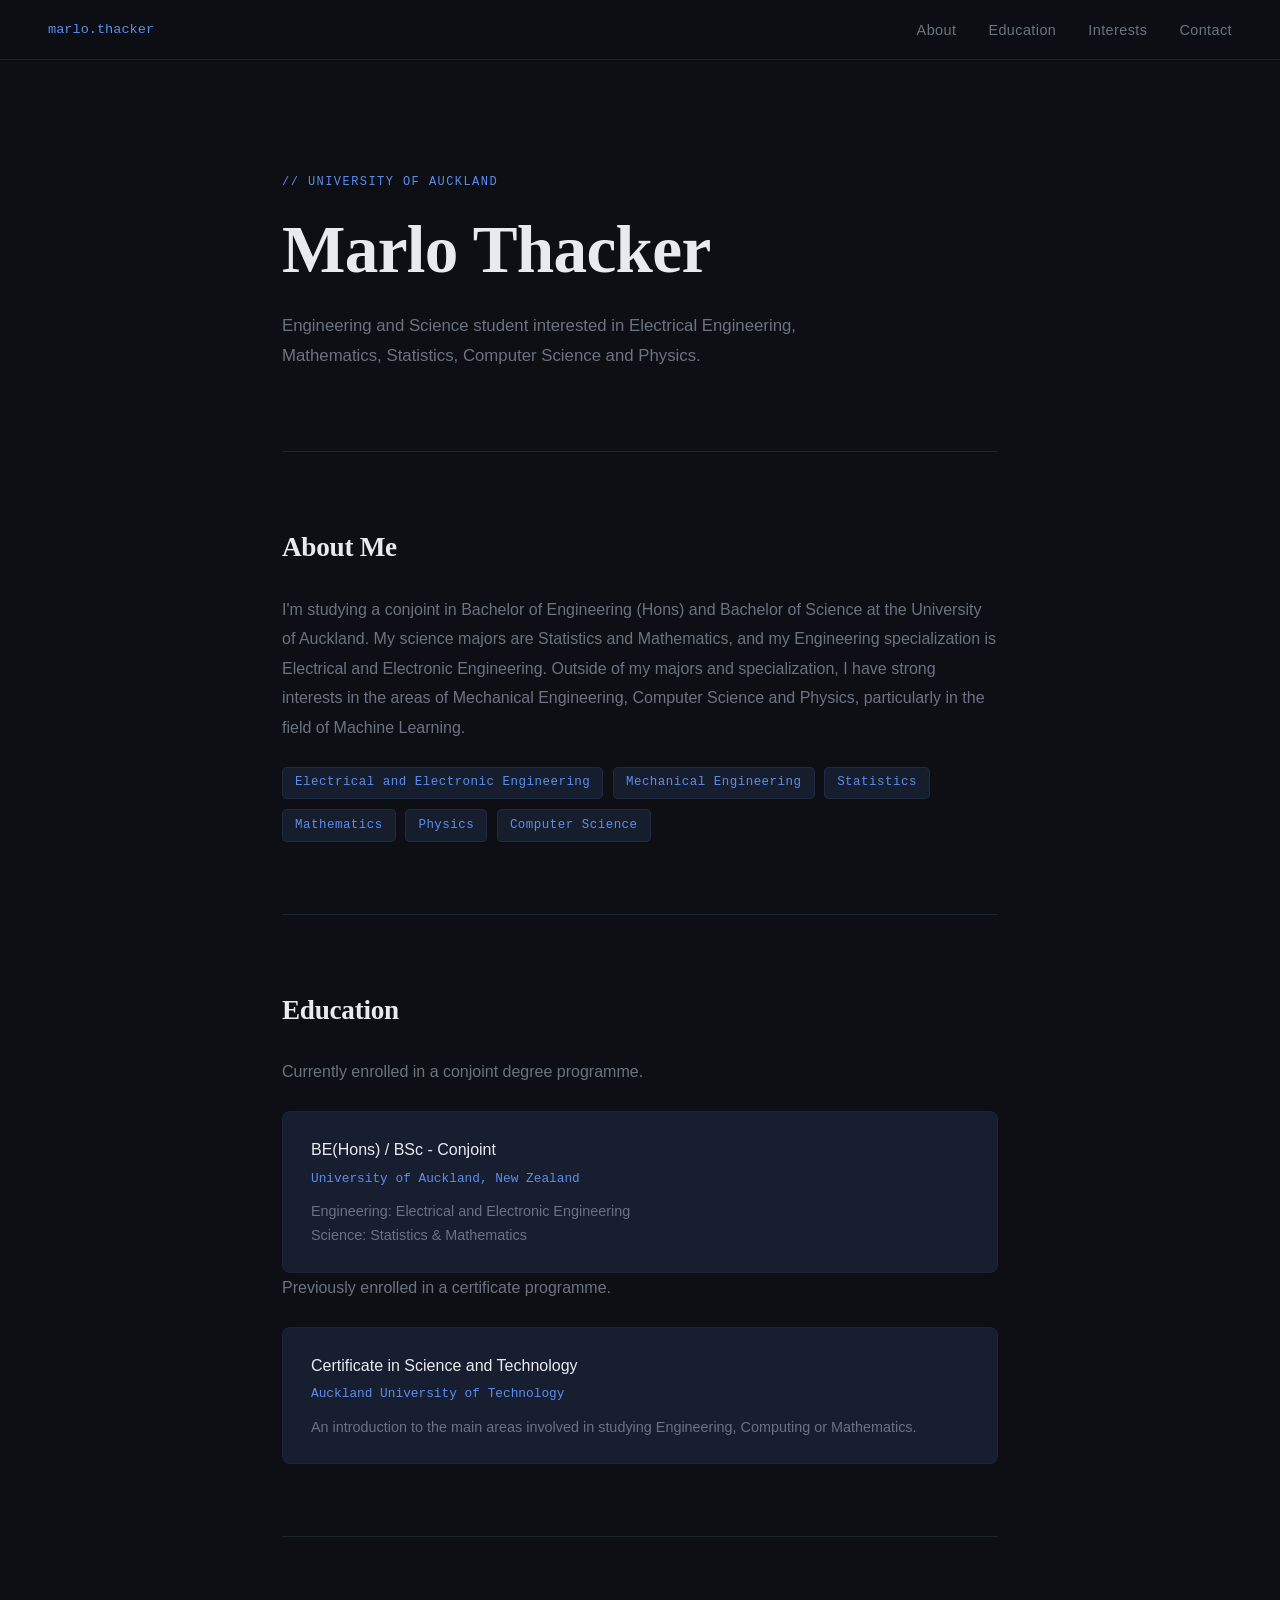
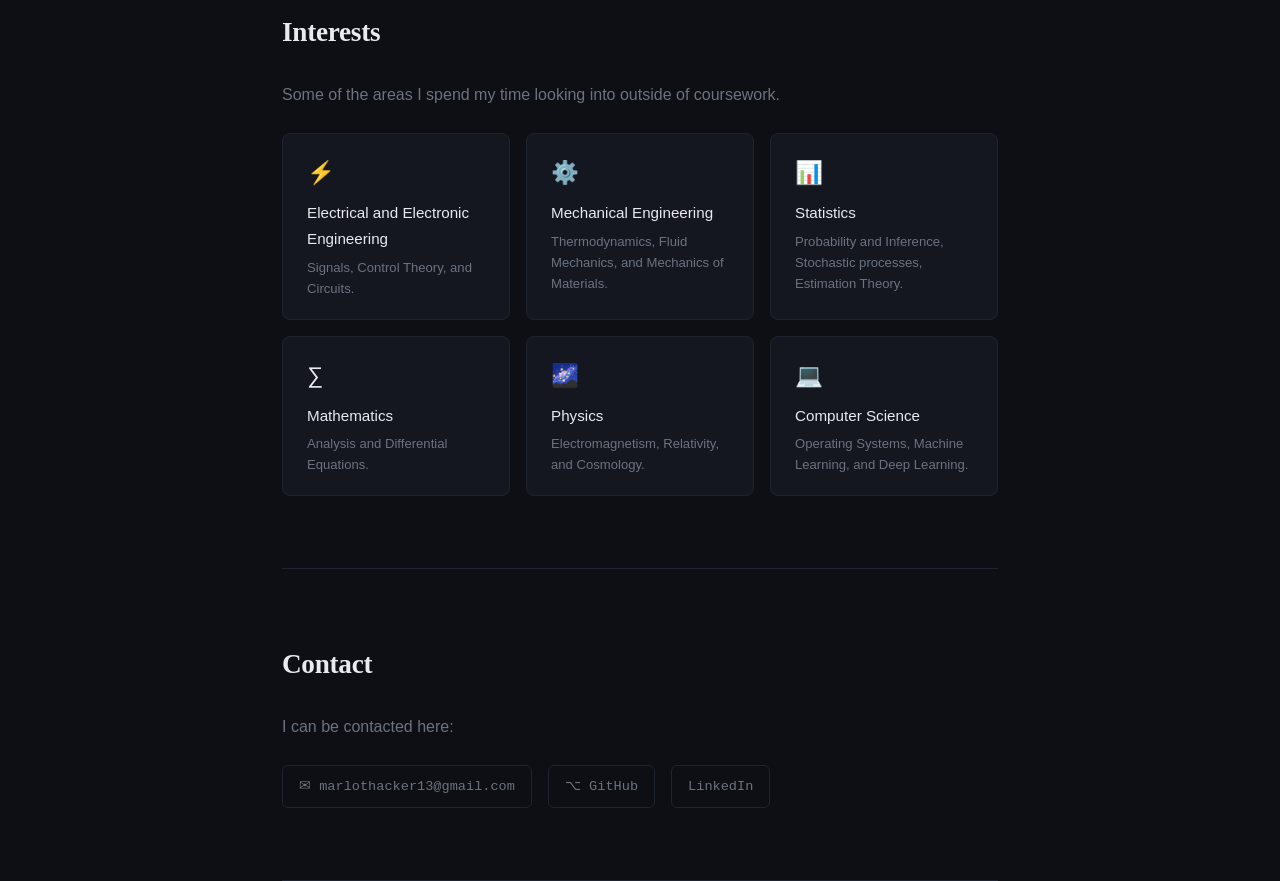
==== index.html @ d6f4e4e9 "Add: index.html" ====
<!DOCTYPE html>
<html lang="en">

<head>
  <meta charset="UTF-8" />
  <meta name="viewport" content="width=device-width, initial-scale=1.0" />
  <title>Marlo Thacker</title>
  <link rel="preconnect" href="https://fonts.googleapis.com" />
  <link rel="preconnect" href="https://fonts.gstatic.com" crossorigin />
  <link href="https://fonts.googleapis.com/css2?family=JetBrains+Mono:ital,wght@0,100..800;1,100..800&display=swap"
    rel="stylesheet" />
  <style>
    :root {
      --bg: #0d0f14;
      --surface: #14171f;
      --border: #1e2330;
      --accent: #5b8dee;
      --accent-dim: rgba(91, 141, 238, 0.12);
      --text: #e8eaf0;
      --muted: #6b7280;
      --heading-font: "DM Serif Display", serif;
      --body-font: "DM Sans", sans-serif;
      --mono-font: "DM Mono", monospace;
    }

    * {
      margin: 0;
      padding: 0;
      box-sizing: border-box;
    }

    html {
      scroll-behavior: smooth;
    }

    body {
      background: var(--bg);
      color: var(--text);
      font-family: var(--body-font);
      font-weight: 300;
      line-height: 1.7;
    }

    /* -- NAV --*/
    nav {
      position: sticky;
      top: 0;
      z-index: 100;
      display: flex;
      justify-content: space-between;
      align-items: center;
      padding: 1rem 3rem;
      background: rgba(13, 15, 20, 0.85);
      backdrop-filter: blur(12px);
      border-bottom: 1px solid var(--border);
    }

    nav .logo {
      font-family: var(--mono-font);
      font-size: 0.85rem;
      color: var(--accent);
    }

    nav ul {
      list-style: none;
      display: flex;
      gap: 2rem;
    }

    nav ul a {
      text-decoration: none;
      color: var(--muted);
      font-size: 0.9rem;
      letter-spacing: 0.03em;
      transition: color 0.2s;
    }

    nav ul a:hover {
      color: var(--text);
    }

    /* -- MAIN -- */
    main {
      max-width: 780px;
      margin: 0 auto;
      padding: 0 2rem;
    }

    /* -- HERO -- */
    .hero {
      padding: 7rem 0 5rem;
      border-bottom: 1px solid var(--border);
    }

    .hero .tag {
      font-family: var(--mono-font);
      font-size: 0.75rem;
      color: var(--accent);
      letter-spacing: 0.12em;
      text-transform: uppercase;
      margin-bottom: 1.2rem;
    }

    .hero h1 {
      font-family: var(--heading-font);
      font-size: clamp(2.8em, 6vw, 4.2rem);
      line-height: 1.1;
      letter-spacing: -0.01em;
      margin-bottom: 1.5rem;
    }

    .hero p {
      font-size: 1.05rem;
      color: var(--muted);
      max-width: 560px;
      line-height: 1.8;
    }

    /* -- SECTIONS -- */
    section {
      padding: 4.5rem 0;
      border-bottom: 1px solid var(--border);
    }

    section h2 {
      font-family: var(--heading-font);
      font-size: 1.7rem;
      margin-bottom: 1.5rem;
      letter-spacing: -0.01em;
    }

    section p {
      color: var(--muted);
      font-size: 1rem;
      line-height: 1.85;
    }

    /* -- TAGS / PILLS -- */
    .tag-group {
      display: flex;
      flex-wrap: wrap;
      gap: 0.6rem;
      margin-top: 1.5rem;
    }

    .pill {
      background: var(--accent-dim);
      color: var(--accent);
      border: 1px solid rgba(91, 141, 238, 0.12);
      border-radius: 5px;
      padding: 0.3rem 0.75rem;
      font-family: var(--mono-font);
      font-size: 0.78rem;
      letter-spacing: 0.04em;
    }

    /* -- EDUCATION CARD -- */
    .edu-card {
      background: var(--accent-dim);
      color: car(--accent);
      border: 1px solid var(--border);
      border-radius: 8px;
      padding: 1.5rem 1.75rem;
      margin-top: 1.5rem;
    }

    .edu-card .degree {
      font-size: 1rem;
      font-weight: 500;
      margin-bottom: 0.3rem;
    }

    .edu-card .school {
      font-family: var(--mono-font);
      font-size: 0.8rem;
      color: var(--accent);
      margin-bottom: 0.6rem;
    }


    .edu-card .detail {
      font-size: 0.9rem;
      color: var(--muted);
    }

    /* -- INTERESTS GRID */
    .interests-grid {
      display: grid;
      grid-template-columns: repeat(auto-fit, minmax(200px, 1fr));
      gap: 1rem;
      margin-top: 1.5rem;
    }

    .interest-card {
      background: var(--surface);
      border: 1px solid var(--border);
      border-radius: 8px;
      padding: 1.25rem 1.5rem;
      transition: border-color 0.2s;
    }

    .interest-card .icon {
      font-size: 1.4rem;
      margin-bottom: 0.5rem;
    }

    .interest-card h3 {
      font-size: 0.95rem;
      font-weight: 500;
      margin-bottom: 0.3rem;
    }

    .interest-card p {
      font-size: 0.82rem;
      color: var(--muted);
      line-height: 1.6;
    }

    .contact-links {
      display: flex;
      flex-wrap: wrap;
      gap: 1rem;
      margin-top: 1.5rem;
    }

    .contact-links a {
      display: inline-flex;
      align-items: center;
      gap: 0.5rem;
      text-decoration: none;
      color: var(--muted);
      font-family: var(--mono-font);
      font-size: 0.85rem;
      border: 1px solid var(--border);
      border-radius: 6px;
      padding: 0.55rem 1rem;
      transition: color 0.2s, border-color 0.2s;
    }

    /* -- FOOTER -- */
    footer {
      text-align: center;
      padding: 2.5rem 2rem;
      font-family: var(--mono-font);
      font-size: 0.75rem;
      color: var(--muted);
      letter-spacing: 0.05rem;
    }
  </style>
</head>

<body>

  <!-- NAV: links to jump between sections of the page -->
  <nav>
    <span class="logo">marlo.thacker</span>
    <ul>
      <li><a href="#about">About</a></li>
      <li><a href="#education">Education</a></li>
      <li><a href="#interests">Interests</a></li>
      <li><a href="#contact">Contact</a></li>
    </ul>
  </nav>

  <!-- MAIN: wraps the priamry page content -->
  <main>

    <!-- INTRO -->
    <div class="hero">
      <p class="tag">// University of Auckland</p>
      <h1>Marlo Thacker</h1>
      <p>
        Engineering and Science student interested in Electrical Engineering, Mathematics, Statistics, Computer Science and Physics.
      </p>
    </div>

    <section id="about">
      <h2>About Me</h2>
      <p>
        I'm studying a conjoint in Bachelor of Engineering (Hons) and Bachelor of Science at the University of Auckland. My science majors are Statistics and Mathematics, and my Engineering specialization is Electrical and Electronic Engineering. Outside of my majors and specialization, I have strong interests in the areas of Mechanical Engineering, Computer Science and Physics, particularly in the field of Machine Learning.
      </p>
      <div class="tag-group">
        <span class="pill">Electrical and Electronic Engineering</span>
        <span class="pill">Mechanical Engineering</span>
        <span class="pill">Statistics</span>
        <span class="pill">Mathematics</span>
        <span class="pill">Physics</span>
        <span class="pill">Computer Science</span>
      </div>
    </section>

    <!-- SECTION: Education -->
    <section id="education">
      <h2>Education</h2>
      <p>Currently enrolled in a conjoint degree programme.</p>
      <div class="edu-card">
        <div class="degree">BE(Hons) / BSc - Conjoint</div>
        <div class="school">University of Auckland, New Zealand</div>
        <div class="detail">Engineering: Electrical and Electronic Engineering<br />Science: Statistics &amp Mathematics</div>
      </div>
      
      <p>Previously enrolled in a certificate programme.</p>
      <div class="edu-card">
        <div class="degree">Certificate in Science and Technology</div>
        <div class="school">Auckland University of Technology</div>
        <div class="detail">An introduction to the main areas involved in studying Engineering, Computing or Mathematics.</div>
      </div>
    </section>

    <!-- SECTION: Interests -->
    <section id="interests">
      <h2>Interests</h2>
      <p>Some of the areas I spend my time looking into outside of coursework.</p>
      <div class="interests-grid">
        <div class="interest-card">
          <div class="icon">⚡</div>
          <h3>Electrical and Electronic Engineering</h3>
          <p>Signals, Control Theory, and Circuits.</p>
        </div>

        <div class="interest-card">
          <div class="icon">⚙️</div>
          <h3>Mechanical Engineering</h3>
          <p>Thermodynamics, Fluid Mechanics, and Mechanics of Materials.</p>
        </div>

        <div class="interest-card">
          <div class="icon">📊</div>
          <h3>Statistics</h3>
          <p>Probability and Inference, Stochastic processes, Estimation Theory.</p>
        </div>

        <div class="interest-card">
          <div class="icon">∑</div>
          <h3>Mathematics</h3>
          <p>Analysis and Differential Equations.</p>
        </div>

        <div class="interest-card">
          <div class="icon">🌌</div>
          <h3>Physics</h3>
          <p>Electromagnetism, Relativity, and Cosmology.</p>
        </div>

        <div class="interest-card">
          <div class="icon">💻</div>
          <h3>Computer Science</h3>
          <p>Operating Systems, Machine Learning, and Deep Learning.</p>
        </div>
      </div>
    </section>

    <!-- SECTION: Contact -->
    <section id="contact">
      <h2>Contact</h2>
      <p>I can be contacted here:</p>
      <div class="contact-links">
        <a href="mailto:marlothacker13@gmail.com">✉ marlothacker13@gmail.com</a>
        <a href="https://github.com/Biholomorphic" target="_blank">⌥ GitHub</a>
        <a href="https://www.linkedin.com/in/marlo-thacker-4837ab343/" target="_blank">LinkedIn</a>
      </div>
    </section>

  </main>
</body>
</html>
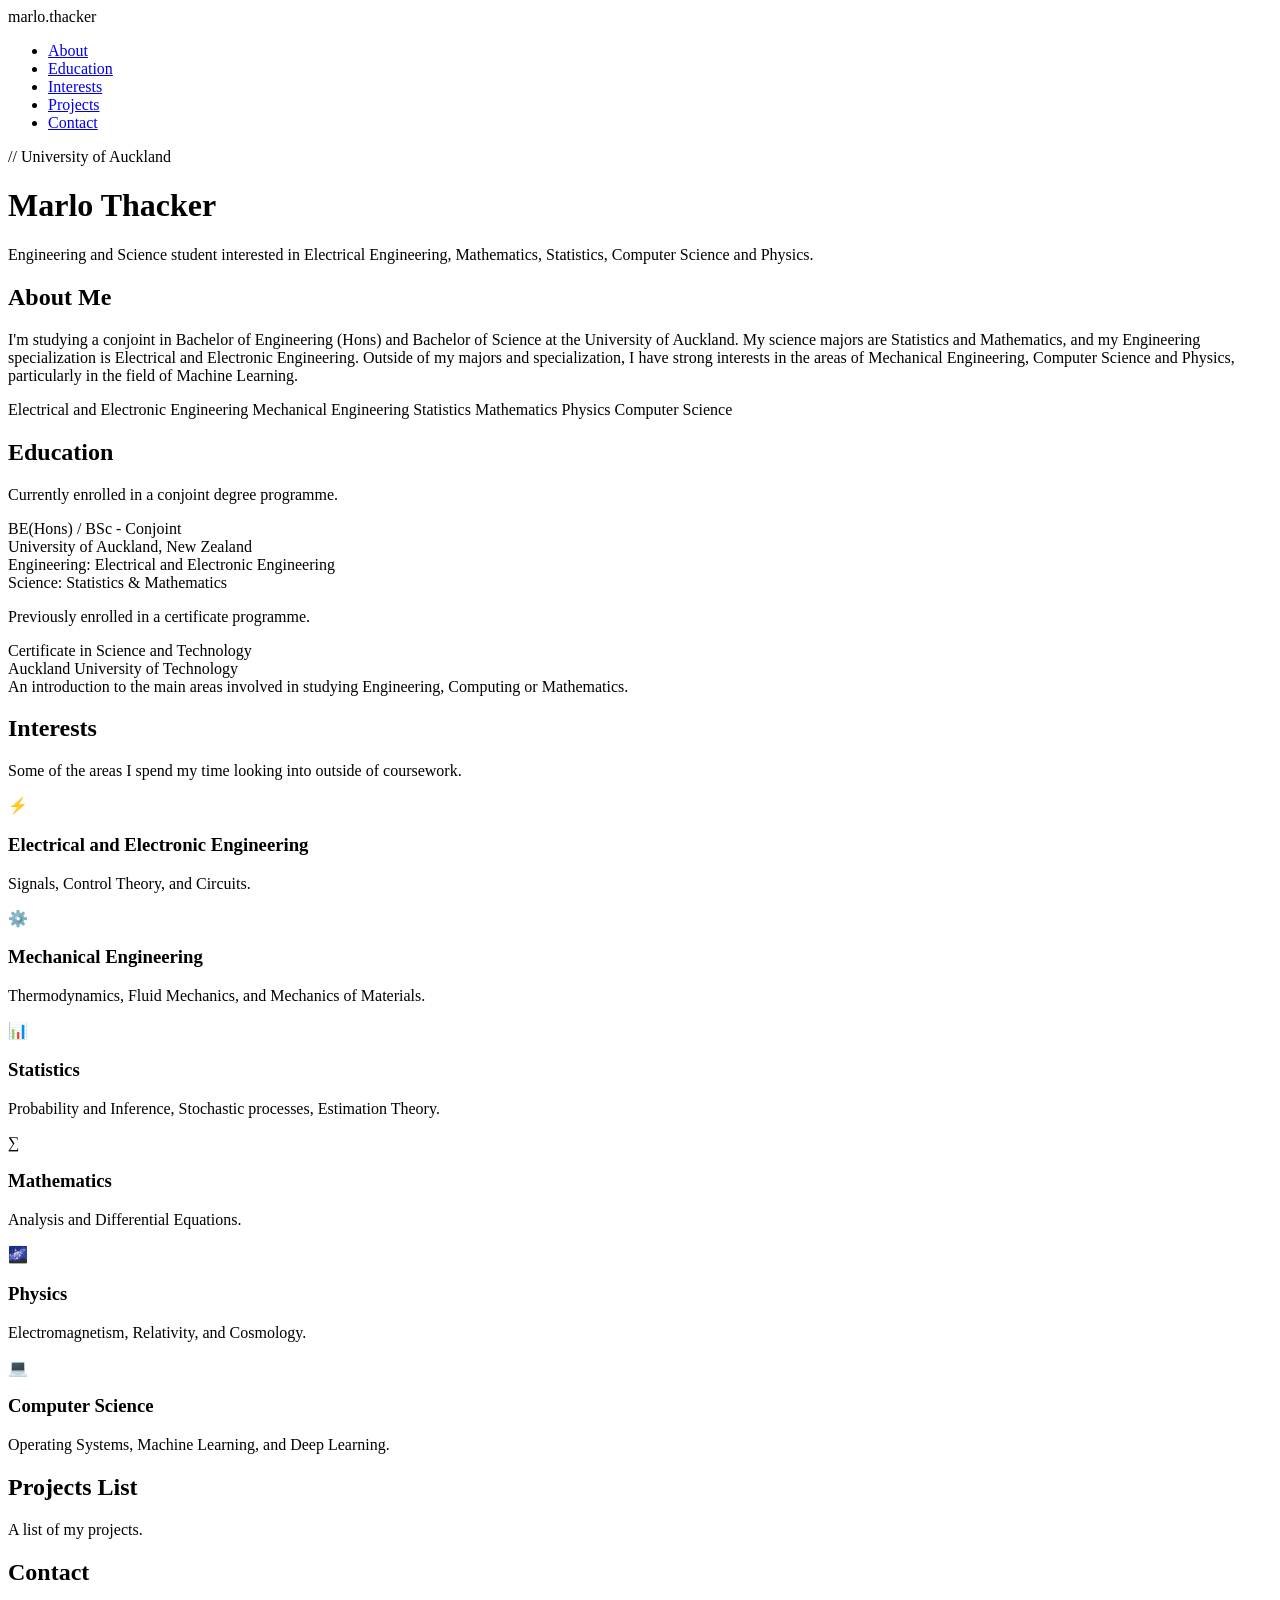
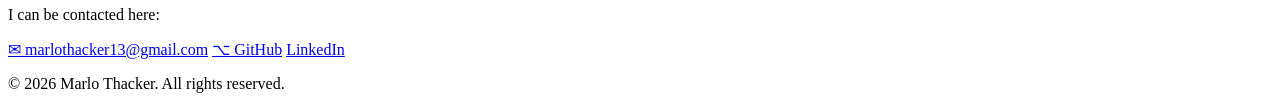
==== commit 062e9558: "Update index.html to include WIP projects and footer Co-authored-by: Copilot <copilot@github.com>" ====
--- a/index.html
+++ b/index.html
@@ -1,366 +1,180 @@
-<!DOCTYPE html>
+<!doctype html>
 <html lang="en">
+    <head>
+        <meta charset="UTF-8" />
+        <meta name="viewport" content="width=device-width, initial-scale=1.0" />
+        <title>Marlo Thacker</title>
+        <link rel="preconnect" href="https://fonts.googleapis.com" />
+        <link rel="preconnect" href="https://fonts.gstatic.com" crossorigin />
+        <link
+            href="https://fonts.googleapis.com/css2?family=JetBrains+Mono:ital,wght@0,100..800;1,100..800&display=swap"
+            rel="stylesheet"
+        />
+        <link rel="stylesheet" href="indexStyle.css" />
+    </head>
+    <body>
+        <!-- NAV: links to jump between sections of the page -->
+        <nav>
+            <span class="logo">marlo.thacker</span>
+            <ul>
+                <li><a href="#about">About</a></li>
+                <li><a href="#education">Education</a></li>
+                <li><a href="#interests">Interests</a></li>
+                <li><a href="#projects">Projects</a></li>
+                <li><a href="#contact">Contact</a></li>
+            </ul>
+        </nav>
 
-<head>
-  <meta charset="UTF-8" />
-  <meta name="viewport" content="width=device-width, initial-scale=1.0" />
-  <title>Marlo Thacker</title>
-  <link rel="preconnect" href="https://fonts.googleapis.com" />
-  <link rel="preconnect" href="https://fonts.gstatic.com" crossorigin />
-  <link href="https://fonts.googleapis.com/css2?family=JetBrains+Mono:ital,wght@0,100..800;1,100..800&display=swap"
-    rel="stylesheet" />
-  <style>
-    :root {
-      --bg: #0d0f14;
-      --surface: #14171f;
-      --border: #1e2330;
-      --accent: #5b8dee;
-      --accent-dim: rgba(91, 141, 238, 0.12);
-      --text: #e8eaf0;
-      --muted: #6b7280;
-      --heading-font: "DM Serif Display", serif;
-      --body-font: "DM Sans", sans-serif;
-      --mono-font: "DM Mono", monospace;
-    }
+        <!-- MAIN: wraps the priamry page content -->
+        <main>
+            <!-- INTRO -->
+            <div class="hero">
+                <p class="tag">// University of Auckland</p>
+                <h1>Marlo Thacker</h1>
+                <p>
+                    Engineering and Science student interested in Electrical
+                    Engineering, Mathematics, Statistics, Computer Science and
+                    Physics.
+                </p>
+            </div>
 
-    * {
-      margin: 0;
-      padding: 0;
-      box-sizing: border-box;
-    }
+            <section id="about">
+                <h2>About Me</h2>
+                <p>
+                    I'm studying a conjoint in Bachelor of Engineering (Hons)
+                    and Bachelor of Science at the University of Auckland. My
+                    science majors are Statistics and Mathematics, and my
+                    Engineering specialization is Electrical and Electronic
+                    Engineering. Outside of my majors and specialization, I have
+                    strong interests in the areas of Mechanical Engineering,
+                    Computer Science and Physics, particularly in the field of
+                    Machine Learning.
+                </p>
+                <div class="tag-group">
+                    <span class="pill"
+                        >Electrical and Electronic Engineering</span
+                    >
+                    <span class="pill">Mechanical Engineering</span>
+                    <span class="pill">Statistics</span>
+                    <span class="pill">Mathematics</span>
+                    <span class="pill">Physics</span>
+                    <span class="pill">Computer Science</span>
+                </div>
+            </section>
 
-    html {
-      scroll-behavior: smooth;
-    }
+            <!-- SECTION: Education -->
+            <section id="education">
+                <h2>Education</h2>
+                <p>Currently enrolled in a conjoint degree programme.</p>
+                <div class="edu-card">
+                    <div class="degree">BE(Hons) / BSc - Conjoint</div>
+                    <div class="school">
+                        University of Auckland, New Zealand
+                    </div>
+                    <div class="detail">
+                        Engineering: Electrical and Electronic Engineering<br />Science:
+                        Statistics &amp Mathematics
+                    </div>
+                </div>
 
-    body {
-      background: var(--bg);
-      color: var(--text);
-      font-family: var(--body-font);
-      font-weight: 300;
-      line-height: 1.7;
-    }
+                <p>Previously enrolled in a certificate programme.</p>
+                <div class="edu-card">
+                    <div class="degree">
+                        Certificate in Science and Technology
+                    </div>
+                    <div class="school">Auckland University of Technology</div>
+                    <div class="detail">
+                        An introduction to the main areas involved in studying
+                        Engineering, Computing or Mathematics.
+                    </div>
+                </div>
+            </section>
 
-    /* -- NAV --*/
-    nav {
-      position: sticky;
-      top: 0;
-      z-index: 100;
-      display: flex;
-      justify-content: space-between;
-      align-items: center;
-      padding: 1rem 3rem;
-      background: rgba(13, 15, 20, 0.85);
-      backdrop-filter: blur(12px);
-      border-bottom: 1px solid var(--border);
-    }
+            <!-- SECTION: Interests -->
+            <section id="interests">
+                <h2>Interests</h2>
+                <p>
+                    Some of the areas I spend my time looking into outside of
+                    coursework.
+                </p>
+                <div class="interests-grid">
+                    <div class="interest-card">
+                        <div class="icon">⚡</div>
+                        <h3>Electrical and Electronic Engineering</h3>
+                        <p>Signals, Control Theory, and Circuits.</p>
+                    </div>
 
-    nav .logo {
-      font-family: var(--mono-font);
-      font-size: 0.85rem;
-      color: var(--accent);
-    }
+                    <div class="interest-card">
+                        <div class="icon">⚙️</div>
+                        <h3>Mechanical Engineering</h3>
+                        <p>
+                            Thermodynamics, Fluid Mechanics, and Mechanics of
+                            Materials.
+                        </p>
+                    </div>
 
-    nav ul {
-      list-style: none;
-      display: flex;
-      gap: 2rem;
-    }
+                    <div class="interest-card">
+                        <div class="icon">📊</div>
+                        <h3>Statistics</h3>
+                        <p>
+                            Probability and Inference, Stochastic processes,
+                            Estimation Theory.
+                        </p>
+                    </div>
 
-    nav ul a {
-      text-decoration: none;
-      color: var(--muted);
-      font-size: 0.9rem;
-      letter-spacing: 0.03em;
-      transition: color 0.2s;
-    }
+                    <div class="interest-card">
+                        <div class="icon">∑</div>
+                        <h3>Mathematics</h3>
+                        <p>Analysis and Differential Equations.</p>
+                    </div>
 
-    nav ul a:hover {
-      color: var(--text);
-    }
+                    <div class="interest-card">
+                        <div class="icon">🌌</div>
+                        <h3>Physics</h3>
+                        <p>Electromagnetism, Relativity, and Cosmology.</p>
+                    </div>
 
-    /* -- MAIN -- */
-    main {
-      max-width: 780px;
-      margin: 0 auto;
-      padding: 0 2rem;
-    }
-
-    /* -- HERO -- */
-    .hero {
-      padding: 7rem 0 5rem;
-      border-bottom: 1px solid var(--border);
-    }
-
-    .hero .tag {
-      font-family: var(--mono-font);
-      font-size: 0.75rem;
-      color: var(--accent);
-      letter-spacing: 0.12em;
-      text-transform: uppercase;
-      margin-bottom: 1.2rem;
-    }
-
-    .hero h1 {
-      font-family: var(--heading-font);
-      font-size: clamp(2.8em, 6vw, 4.2rem);
-      line-height: 1.1;
-      letter-spacing: -0.01em;
-      margin-bottom: 1.5rem;
-    }
-
-    .hero p {
-      font-size: 1.05rem;
-      color: var(--muted);
-      max-width: 560px;
-      line-height: 1.8;
-    }
-
-    /* -- SECTIONS -- */
-    section {
-      padding: 4.5rem 0;
-      border-bottom: 1px solid var(--border);
-    }
-
-    section h2 {
-      font-family: var(--heading-font);
-      font-size: 1.7rem;
-      margin-bottom: 1.5rem;
-      letter-spacing: -0.01em;
-    }
-
-    section p {
-      color: var(--muted);
-      font-size: 1rem;
-      line-height: 1.85;
-    }
-
-    /* -- TAGS / PILLS -- */
-    .tag-group {
-      display: flex;
-      flex-wrap: wrap;
-      gap: 0.6rem;
-      margin-top: 1.5rem;
-    }
-
-    .pill {
-      background: var(--accent-dim);
-      color: var(--accent);
-      border: 1px solid rgba(91, 141, 238, 0.12);
-      border-radius: 5px;
-      padding: 0.3rem 0.75rem;
-      font-family: var(--mono-font);
-      font-size: 0.78rem;
-      letter-spacing: 0.04em;
-    }
-
-    /* -- EDUCATION CARD -- */
-    .edu-card {
-      background: var(--accent-dim);
-      color: car(--accent);
-      border: 1px solid var(--border);
-      border-radius: 8px;
-      padding: 1.5rem 1.75rem;
-      margin-top: 1.5rem;
-    }
-
-    .edu-card .degree {
-      font-size: 1rem;
-      font-weight: 500;
-      margin-bottom: 0.3rem;
-    }
-
-    .edu-card .school {
-      font-family: var(--mono-font);
-      font-size: 0.8rem;
-      color: var(--accent);
-      margin-bottom: 0.6rem;
-    }
+                    <div class="interest-card">
+                        <div class="icon">💻</div>
+                        <h3>Computer Science</h3>
+                        <p>
+                            Operating Systems, Machine Learning, and Deep
+                            Learning.
+                        </p>
+                    </div>
+                </div>
+            </section>
 
 
-    .edu-card .detail {
-      font-size: 0.9rem;
-      color: var(--muted);
-    }
+            <!-- SECTION: Projects -->
+            <section id="projects">
+                <h2>Projects List</h2>
+                <p>A list of my projects.</p>
+            </section>
 
-    /* -- INTERESTS GRID */
-    .interests-grid {
-      display: grid;
-      grid-template-columns: repeat(auto-fit, minmax(200px, 1fr));
-      gap: 1rem;
-      margin-top: 1.5rem;
-    }
+            <!-- SECTION: Contact -->
+            <section id="contact">
+                <h2>Contact</h2>
+                <p>I can be contacted here:</p>
+                <div class="contact-links">
+                    <a href="mailto:marlothacker13@gmail.com"
+                        >✉ marlothacker13@gmail.com</a
+                    >
+                    <a href="https://github.com/Biholomorphic" target="_blank"
+                        >⌥ GitHub</a
+                    >
+                    <a
+                        href="https://www.linkedin.com/in/marlo-thacker-4837ab343/"
+                        target="_blank"
+                        >LinkedIn</a
+                    >
+                </div>
+            </section>
 
-    .interest-card {
-      background: var(--surface);
-      border: 1px solid var(--border);
-      border-radius: 8px;
-      padding: 1.25rem 1.5rem;
-      transition: border-color 0.2s;
-    }
-
-    .interest-card .icon {
-      font-size: 1.4rem;
-      margin-bottom: 0.5rem;
-    }
-
-    .interest-card h3 {
-      font-size: 0.95rem;
-      font-weight: 500;
-      margin-bottom: 0.3rem;
-    }
-
-    .interest-card p {
-      font-size: 0.82rem;
-      color: var(--muted);
-      line-height: 1.6;
-    }
-
-    .contact-links {
-      display: flex;
-      flex-wrap: wrap;
-      gap: 1rem;
-      margin-top: 1.5rem;
-    }
-
-    .contact-links a {
-      display: inline-flex;
-      align-items: center;
-      gap: 0.5rem;
-      text-decoration: none;
-      color: var(--muted);
-      font-family: var(--mono-font);
-      font-size: 0.85rem;
-      border: 1px solid var(--border);
-      border-radius: 6px;
-      padding: 0.55rem 1rem;
-      transition: color 0.2s, border-color 0.2s;
-    }
-
-    /* -- FOOTER -- */
-    footer {
-      text-align: center;
-      padding: 2.5rem 2rem;
-      font-family: var(--mono-font);
-      font-size: 0.75rem;
-      color: var(--muted);
-      letter-spacing: 0.05rem;
-    }
-  </style>
-</head>
-
-<body>
-
-  <!-- NAV: links to jump between sections of the page -->
-  <nav>
-    <span class="logo">marlo.thacker</span>
-    <ul>
-      <li><a href="#about">About</a></li>
-      <li><a href="#education">Education</a></li>
-      <li><a href="#interests">Interests</a></li>
-      <li><a href="#contact">Contact</a></li>
-    </ul>
-  </nav>
-
-  <!-- MAIN: wraps the priamry page content -->
-  <main>
-
-    <!-- INTRO -->
-    <div class="hero">
-      <p class="tag">// University of Auckland</p>
-      <h1>Marlo Thacker</h1>
-      <p>
-        Engineering and Science student interested in Electrical Engineering, Mathematics, Statistics, Computer Science and Physics.
-      </p>
-    </div>
-
-    <section id="about">
-      <h2>About Me</h2>
-      <p>
-        I'm studying a conjoint in Bachelor of Engineering (Hons) and Bachelor of Science at the University of Auckland. My science majors are Statistics and Mathematics, and my Engineering specialization is Electrical and Electronic Engineering. Outside of my majors and specialization, I have strong interests in the areas of Mechanical Engineering, Computer Science and Physics, particularly in the field of Machine Learning.
-      </p>
-      <div class="tag-group">
-        <span class="pill">Electrical and Electronic Engineering</span>
-        <span class="pill">Mechanical Engineering</span>
-        <span class="pill">Statistics</span>
-        <span class="pill">Mathematics</span>
-        <span class="pill">Physics</span>
-        <span class="pill">Computer Science</span>
-      </div>
-    </section>
-
-    <!-- SECTION: Education -->
-    <section id="education">
-      <h2>Education</h2>
-      <p>Currently enrolled in a conjoint degree programme.</p>
-      <div class="edu-card">
-        <div class="degree">BE(Hons) / BSc - Conjoint</div>
-        <div class="school">University of Auckland, New Zealand</div>
-        <div class="detail">Engineering: Electrical and Electronic Engineering<br />Science: Statistics &amp Mathematics</div>
-      </div>
-      
-      <p>Previously enrolled in a certificate programme.</p>
-      <div class="edu-card">
-        <div class="degree">Certificate in Science and Technology</div>
-        <div class="school">Auckland University of Technology</div>
-        <div class="detail">An introduction to the main areas involved in studying Engineering, Computing or Mathematics.</div>
-      </div>
-    </section>
-
-    <!-- SECTION: Interests -->
-    <section id="interests">
-      <h2>Interests</h2>
-      <p>Some of the areas I spend my time looking into outside of coursework.</p>
-      <div class="interests-grid">
-        <div class="interest-card">
-          <div class="icon">⚡</div>
-          <h3>Electrical and Electronic Engineering</h3>
-          <p>Signals, Control Theory, and Circuits.</p>
-        </div>
-
-        <div class="interest-card">
-          <div class="icon">⚙️</div>
-          <h3>Mechanical Engineering</h3>
-          <p>Thermodynamics, Fluid Mechanics, and Mechanics of Materials.</p>
-        </div>
-
-        <div class="interest-card">
-          <div class="icon">📊</div>
-          <h3>Statistics</h3>
-          <p>Probability and Inference, Stochastic processes, Estimation Theory.</p>
-        </div>
-
-        <div class="interest-card">
-          <div class="icon">∑</div>
-          <h3>Mathematics</h3>
-          <p>Analysis and Differential Equations.</p>
-        </div>
-
-        <div class="interest-card">
-          <div class="icon">🌌</div>
-          <h3>Physics</h3>
-          <p>Electromagnetism, Relativity, and Cosmology.</p>
-        </div>
-
-        <div class="interest-card">
-          <div class="icon">💻</div>
-          <h3>Computer Science</h3>
-          <p>Operating Systems, Machine Learning, and Deep Learning.</p>
-        </div>
-      </div>
-    </section>
-
-    <!-- SECTION: Contact -->
-    <section id="contact">
-      <h2>Contact</h2>
-      <p>I can be contacted here:</p>
-      <div class="contact-links">
-        <a href="mailto:marlothacker13@gmail.com">✉ marlothacker13@gmail.com</a>
-        <a href="https://github.com/Biholomorphic" target="_blank">⌥ GitHub</a>
-        <a href="https://www.linkedin.com/in/marlo-thacker-4837ab343/" target="_blank">LinkedIn</a>
-      </div>
-    </section>
-
-  </main>
-</body>
-</html>+            <!-- FOOTER -->
+            <footer>
+                <p>&copy; 2026 Marlo Thacker. All rights reserved.</p>
+            </footer>
+        </main>
+    </body>
+</html>
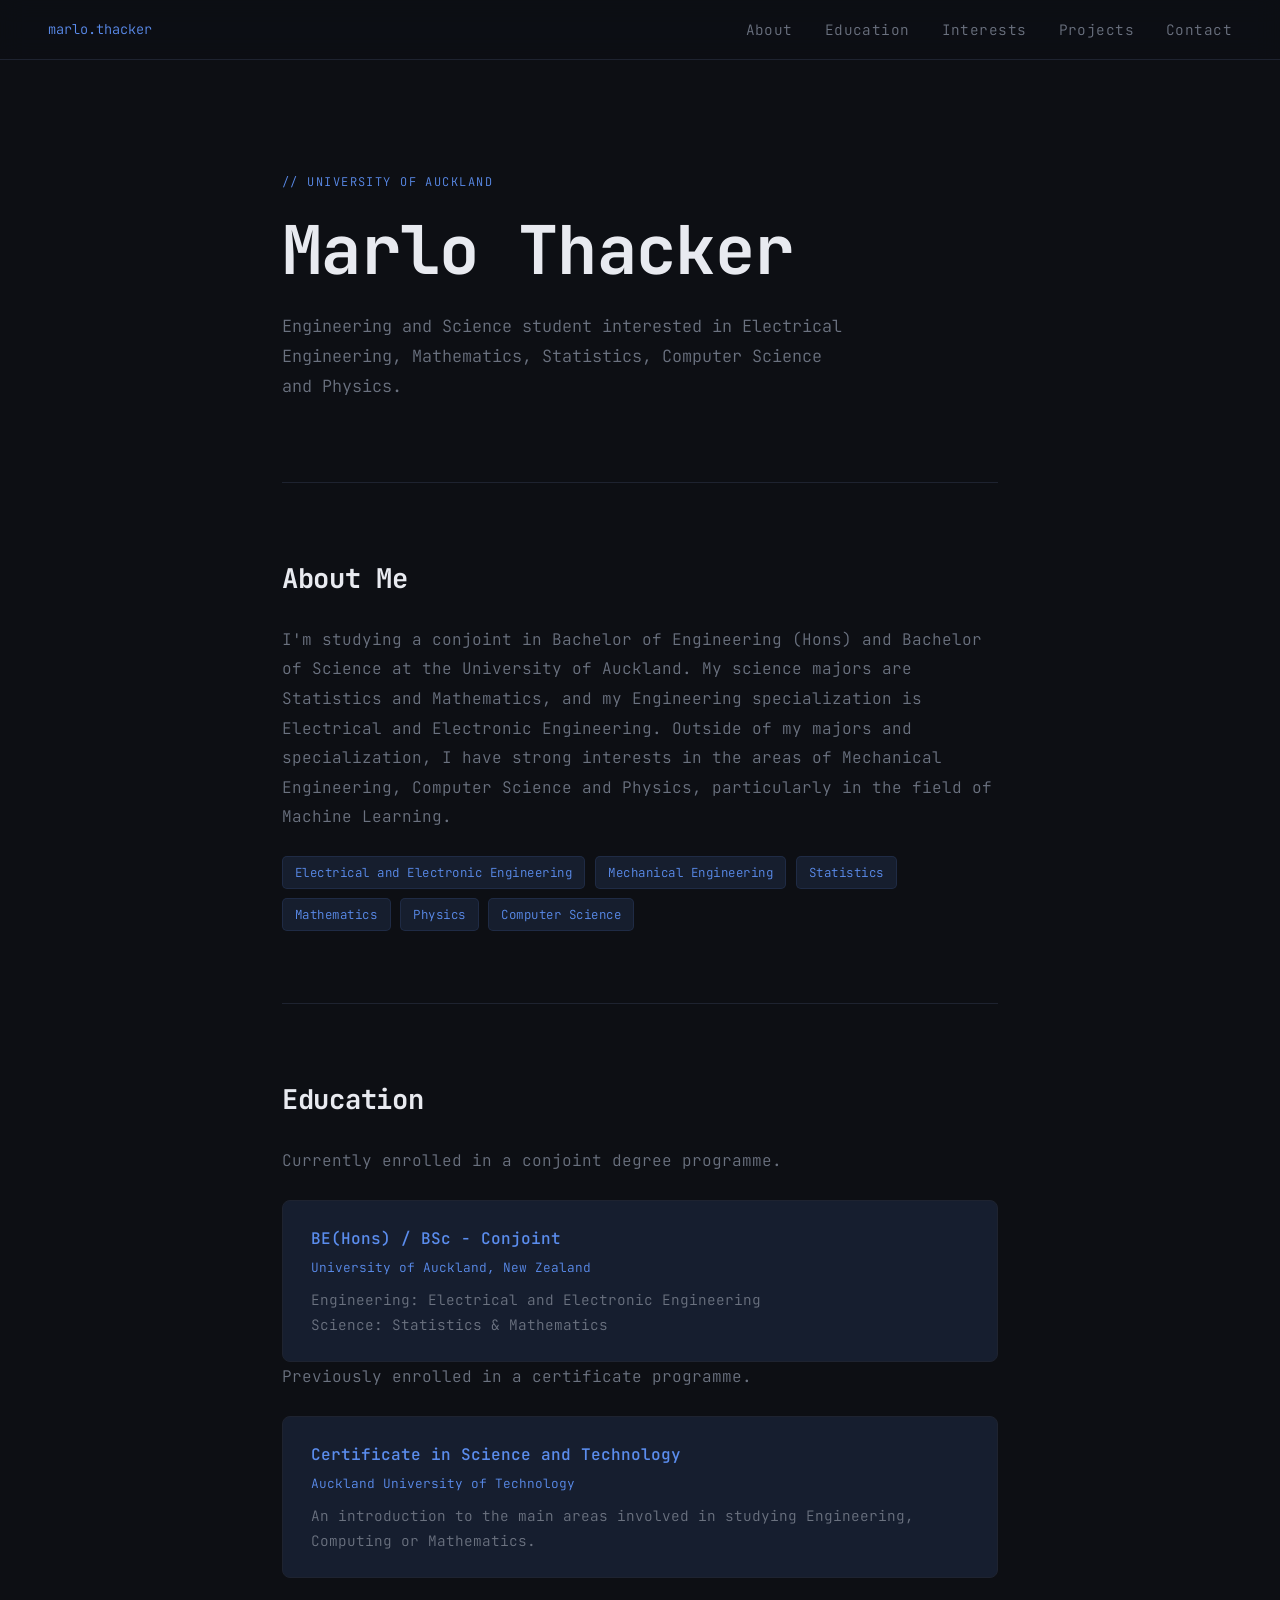
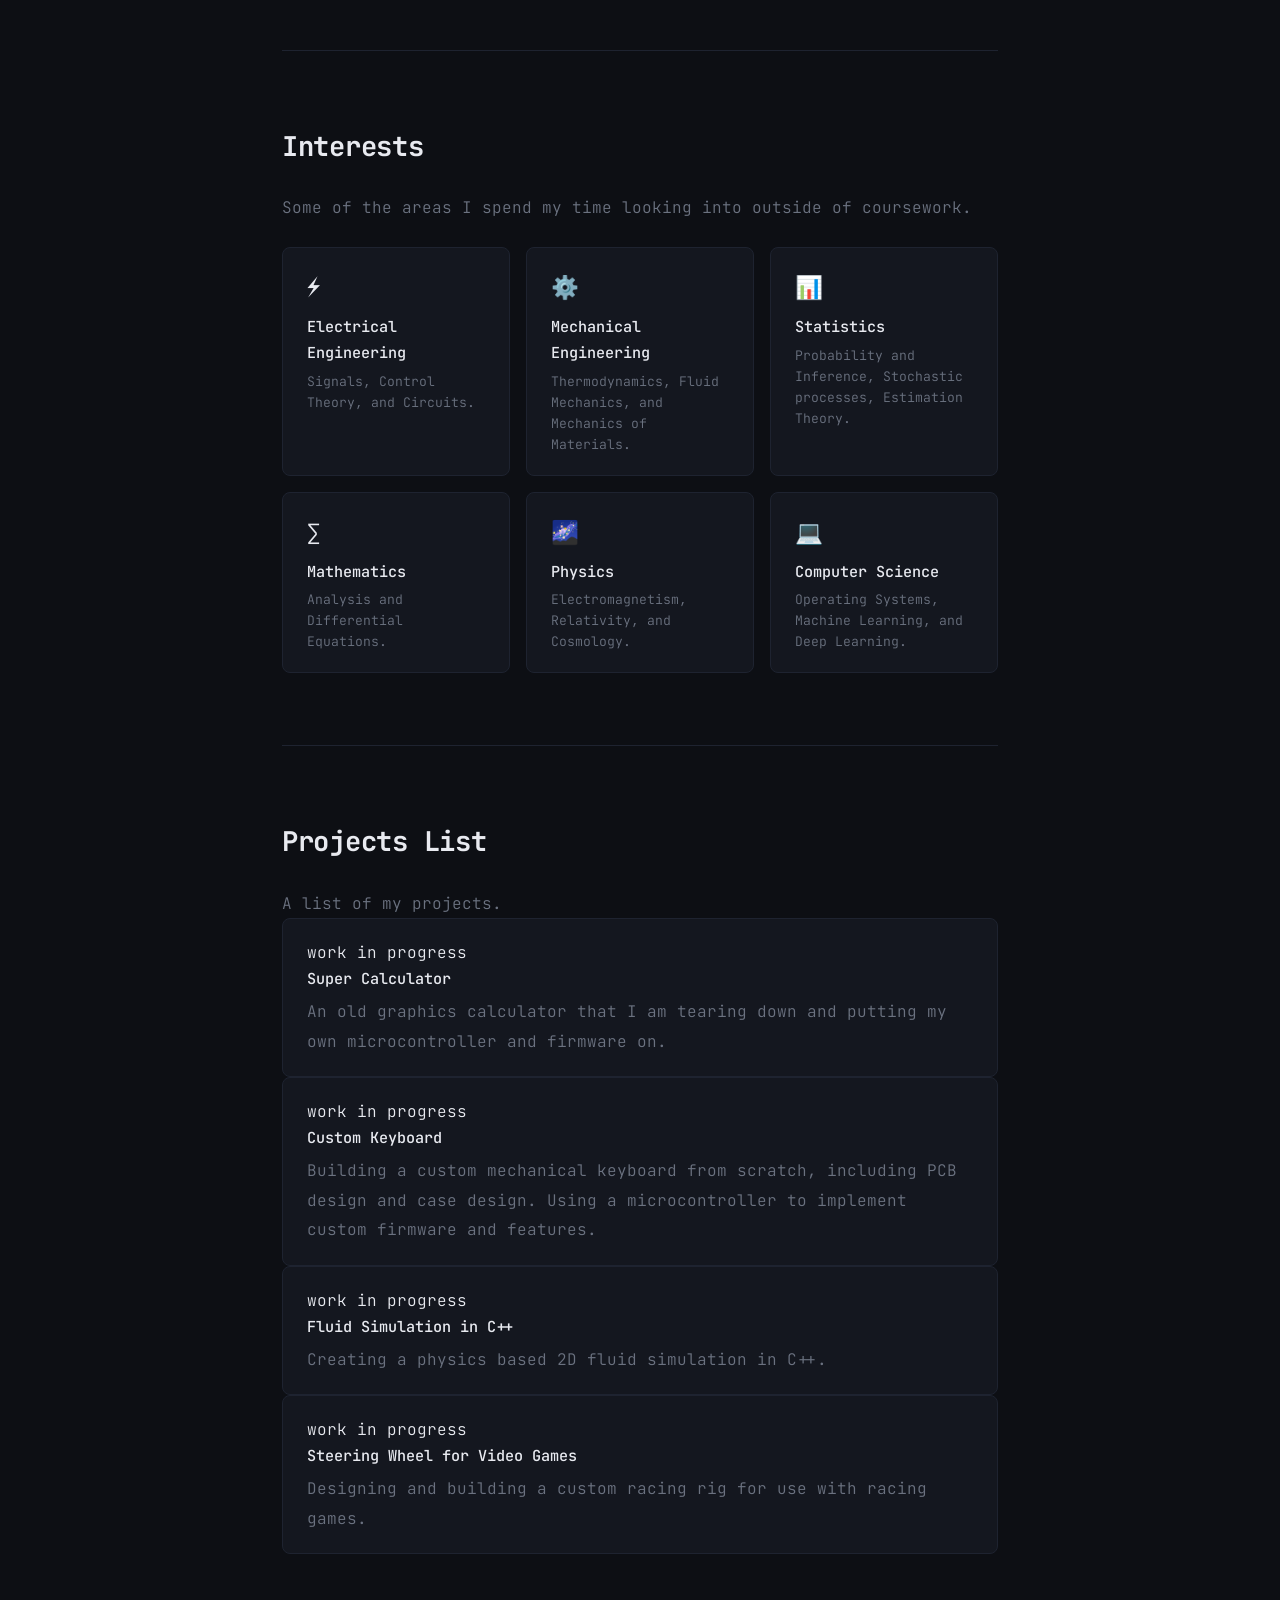
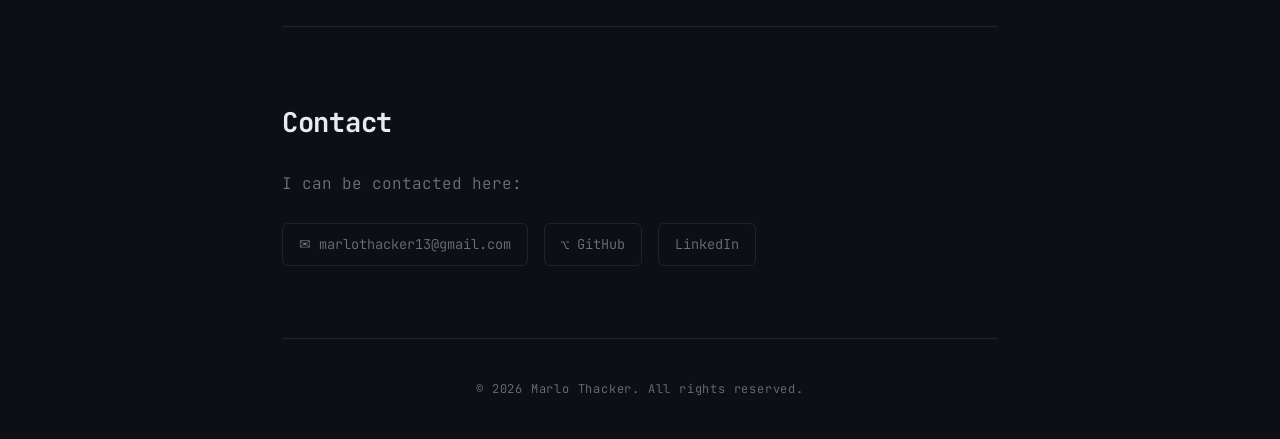
==== commit 57a1617f: "Add Projects list Co-authored-by: Copilot <copilot@github.com>" ====
--- a/index.html
+++ b/index.html
@@ -1,180 +1,203 @@
 <!doctype html>
 <html lang="en">
-    <head>
-        <meta charset="UTF-8" />
-        <meta name="viewport" content="width=device-width, initial-scale=1.0" />
-        <title>Marlo Thacker</title>
-        <link rel="preconnect" href="https://fonts.googleapis.com" />
-        <link rel="preconnect" href="https://fonts.gstatic.com" crossorigin />
-        <link
-            href="https://fonts.googleapis.com/css2?family=JetBrains+Mono:ital,wght@0,100..800;1,100..800&display=swap"
-            rel="stylesheet"
-        />
-        <link rel="stylesheet" href="indexStyle.css" />
-    </head>
-    <body>
-        <!-- NAV: links to jump between sections of the page -->
-        <nav>
-            <span class="logo">marlo.thacker</span>
-            <ul>
-                <li><a href="#about">About</a></li>
-                <li><a href="#education">Education</a></li>
-                <li><a href="#interests">Interests</a></li>
-                <li><a href="#projects">Projects</a></li>
-                <li><a href="#contact">Contact</a></li>
-            </ul>
-        </nav>
-
-        <!-- MAIN: wraps the priamry page content -->
-        <main>
-            <!-- INTRO -->
-            <div class="hero">
-                <p class="tag">// University of Auckland</p>
-                <h1>Marlo Thacker</h1>
-                <p>
-                    Engineering and Science student interested in Electrical
-                    Engineering, Mathematics, Statistics, Computer Science and
-                    Physics.
-                </p>
-            </div>
-
-            <section id="about">
-                <h2>About Me</h2>
-                <p>
-                    I'm studying a conjoint in Bachelor of Engineering (Hons)
-                    and Bachelor of Science at the University of Auckland. My
-                    science majors are Statistics and Mathematics, and my
-                    Engineering specialization is Electrical and Electronic
-                    Engineering. Outside of my majors and specialization, I have
-                    strong interests in the areas of Mechanical Engineering,
-                    Computer Science and Physics, particularly in the field of
-                    Machine Learning.
-                </p>
-                <div class="tag-group">
-                    <span class="pill"
-                        >Electrical and Electronic Engineering</span
-                    >
-                    <span class="pill">Mechanical Engineering</span>
-                    <span class="pill">Statistics</span>
-                    <span class="pill">Mathematics</span>
-                    <span class="pill">Physics</span>
-                    <span class="pill">Computer Science</span>
-                </div>
-            </section>
-
-            <!-- SECTION: Education -->
-            <section id="education">
-                <h2>Education</h2>
-                <p>Currently enrolled in a conjoint degree programme.</p>
-                <div class="edu-card">
-                    <div class="degree">BE(Hons) / BSc - Conjoint</div>
-                    <div class="school">
-                        University of Auckland, New Zealand
-                    </div>
-                    <div class="detail">
-                        Engineering: Electrical and Electronic Engineering<br />Science:
-                        Statistics &amp Mathematics
-                    </div>
-                </div>
-
-                <p>Previously enrolled in a certificate programme.</p>
-                <div class="edu-card">
-                    <div class="degree">
-                        Certificate in Science and Technology
-                    </div>
-                    <div class="school">Auckland University of Technology</div>
-                    <div class="detail">
-                        An introduction to the main areas involved in studying
-                        Engineering, Computing or Mathematics.
-                    </div>
-                </div>
-            </section>
-
-            <!-- SECTION: Interests -->
-            <section id="interests">
-                <h2>Interests</h2>
-                <p>
-                    Some of the areas I spend my time looking into outside of
-                    coursework.
-                </p>
-                <div class="interests-grid">
-                    <div class="interest-card">
-                        <div class="icon">⚡</div>
-                        <h3>Electrical and Electronic Engineering</h3>
-                        <p>Signals, Control Theory, and Circuits.</p>
-                    </div>
-
-                    <div class="interest-card">
-                        <div class="icon">⚙️</div>
-                        <h3>Mechanical Engineering</h3>
-                        <p>
-                            Thermodynamics, Fluid Mechanics, and Mechanics of
-                            Materials.
-                        </p>
-                    </div>
-
-                    <div class="interest-card">
-                        <div class="icon">📊</div>
-                        <h3>Statistics</h3>
-                        <p>
-                            Probability and Inference, Stochastic processes,
-                            Estimation Theory.
-                        </p>
-                    </div>
-
-                    <div class="interest-card">
-                        <div class="icon">∑</div>
-                        <h3>Mathematics</h3>
-                        <p>Analysis and Differential Equations.</p>
-                    </div>
-
-                    <div class="interest-card">
-                        <div class="icon">🌌</div>
-                        <h3>Physics</h3>
-                        <p>Electromagnetism, Relativity, and Cosmology.</p>
-                    </div>
-
-                    <div class="interest-card">
-                        <div class="icon">💻</div>
-                        <h3>Computer Science</h3>
-                        <p>
-                            Operating Systems, Machine Learning, and Deep
-                            Learning.
-                        </p>
-                    </div>
-                </div>
-            </section>
-
-
-            <!-- SECTION: Projects -->
-            <section id="projects">
-                <h2>Projects List</h2>
-                <p>A list of my projects.</p>
-            </section>
-
-            <!-- SECTION: Contact -->
-            <section id="contact">
-                <h2>Contact</h2>
-                <p>I can be contacted here:</p>
-                <div class="contact-links">
-                    <a href="mailto:marlothacker13@gmail.com"
-                        >✉ marlothacker13@gmail.com</a
-                    >
-                    <a href="https://github.com/Biholomorphic" target="_blank"
-                        >⌥ GitHub</a
-                    >
-                    <a
-                        href="https://www.linkedin.com/in/marlo-thacker-4837ab343/"
-                        target="_blank"
-                        >LinkedIn</a
-                    >
-                </div>
-            </section>
-
-            <!-- FOOTER -->
-            <footer>
-                <p>&copy; 2026 Marlo Thacker. All rights reserved.</p>
-            </footer>
-        </main>
-    </body>
-</html>
+
+<head>
+  <meta charset="UTF-8" />
+  <meta name="viewport" content="width=device-width, initial-scale=1.0" />
+  <title>Marlo Thacker</title>
+  <link rel="preconnect" href="https://fonts.googleapis.com" />
+  <link rel="preconnect" href="https://fonts.gstatic.com" crossorigin />
+  <link href="https://fonts.googleapis.com/css2?family=JetBrains+Mono:ital,wght@0,100..800;1,100..800&display=swap"
+    rel="stylesheet" />
+  <link rel="stylesheet" href="indexStyle.css" />
+</head>
+
+<body>
+  <!-- NAV: links to jump between sections of the page -->
+  <nav>
+    <span class="logo">marlo.thacker</span>
+    <ul>
+      <li><a href="#about">About</a></li>
+      <li><a href="#education">Education</a></li>
+      <li><a href="#interests">Interests</a></li>
+      <li><a href="#projects">Projects</a></li>
+      <li><a href="#contact">Contact</a></li>
+    </ul>
+  </nav>
+
+  <!-- MAIN: wraps the priamry page content -->
+  <main>
+    <!-- INTRO -->
+    <div class="hero">
+      <p class="tag">// University of Auckland</p>
+      <h1>Marlo Thacker</h1>
+      <p>
+        Engineering and Science student interested in Electrical
+        Engineering, Mathematics, Statistics, Computer Science and
+        Physics.
+      </p>
+    </div>
+
+    <section id="about">
+      <h2>About Me</h2>
+      <p>
+        I'm studying a conjoint in Bachelor of Engineering (Hons)
+        and Bachelor of Science at the University of Auckland. My
+        science majors are Statistics and Mathematics, and my
+        Engineering specialization is Electrical and Electronic
+        Engineering. Outside of my majors and specialization, I have
+        strong interests in the areas of Mechanical Engineering,
+        Computer Science and Physics, particularly in the field of
+        Machine Learning.
+      </p>
+      <div class="tag-group">
+        <span class="pill">Electrical and Electronic Engineering</span>
+        <span class="pill">Mechanical Engineering</span>
+        <span class="pill">Statistics</span>
+        <span class="pill">Mathematics</span>
+        <span class="pill">Physics</span>
+        <span class="pill">Computer Science</span>
+      </div>
+    </section>
+
+    <!-- SECTION: Education -->
+    <section id="education">
+      <h2>Education</h2>
+      <p>Currently enrolled in a conjoint degree programme.</p>
+      <div class="edu-card">
+        <div class="degree">BE(Hons) / BSc - Conjoint</div>
+        <div class="school">
+          University of Auckland, New Zealand
+        </div>
+        <div class="detail">
+          Engineering: Electrical and Electronic Engineering<br />Science:
+          Statistics &amp Mathematics
+        </div>
+      </div>
+
+      <p>Previously enrolled in a certificate programme.</p>
+      <div class="edu-card">
+        <div class="degree">
+          Certificate in Science and Technology
+        </div>
+        <div class="school">Auckland University of Technology</div>
+        <div class="detail">
+          An introduction to the main areas involved in studying
+          Engineering, Computing or Mathematics.
+        </div>
+      </div>
+    </section>
+
+    <!-- SECTION: Interests -->
+    <section id="interests">
+      <h2>Interests</h2>
+      <p>
+        Some of the areas I spend my time looking into outside of
+        coursework.
+      </p>
+      <div class="interests-grid">
+        <div class="interest-card">
+          <div class="icon">⚡</div>
+          <h3>Electrical Engineering</h3>
+          <p>Signals, Control Theory, and Circuits.</p>
+        </div>
+
+        <div class="interest-card">
+          <div class="icon">⚙️</div>
+          <h3>Mechanical Engineering</h3>
+          <p>
+            Thermodynamics, Fluid Mechanics, and Mechanics of
+            Materials.
+          </p>
+        </div>
+
+        <div class="interest-card">
+          <div class="icon">📊</div>
+          <h3>Statistics</h3>
+          <p>
+            Probability and Inference, Stochastic processes,
+            Estimation Theory.
+          </p>
+        </div>
+
+        <div class="interest-card">
+          <div class="icon">∑</div>
+          <h3>Mathematics</h3>
+          <p>Analysis and Differential Equations.</p>
+        </div>
+
+        <div class="interest-card">
+          <div class="icon">🌌</div>
+          <h3>Physics</h3>
+          <p>Electromagnetism, Relativity, and Cosmology.</p>
+        </div>
+
+        <div class="interest-card">
+          <div class="icon">💻</div>
+          <h3>Computer Science</h3>
+          <p>
+            Operating Systems, Machine Learning, and Deep
+            Learning.
+          </p>
+        </div>
+      </div>
+    </section>
+
+
+    <!-- SECTION: Projects -->
+    <section id="projects">
+      <h2>Projects List</h2>
+      <p>A list of my projects.</p>
+      
+      <div class="project-card">
+        <div class="status">work in progress</div>
+        <h3>Super Calculator</h3>
+        <p>
+          An old graphics calculator that I am tearing down and putting my own microcontroller and firmware on.
+        </p>
+      </div>
+
+      <div class="project-card">
+        <div class="status">work in progress</div>
+        <h3>Custom Keyboard</h3>
+        <p>
+          Building a custom mechanical keyboard from scratch, including PCB design and case design. Using a microcontroller to implement custom firmware and features.
+        </p>
+      </div>
+
+      <div class="project-card">
+        <div class="status">work in progress</div>
+        <h3>Fluid Simulation in C++</h3>
+        <p>
+          Creating a physics based 2D fluid simulation in C++.
+        </p>
+      </div>
+
+      <div class="project-card">
+        <div class="status">work in progress</div>
+        <h3>Steering Wheel for Video Games</h3>
+        <p>
+          Designing and building a custom racing rig for use with racing games.
+        </p>
+      </div>
+    </section>
+
+    <!-- SECTION: Contact -->
+    <section id="contact">
+      <h2>Contact</h2>
+      <p>I can be contacted here:</p>
+      <div class="contact-links">
+        <a href="mailto:marlothacker13@gmail.com">✉ marlothacker13@gmail.com</a>
+        <a href="https://github.com/Biholomorphic" target="_blank">⌥ GitHub</a>
+        <a href="https://www.linkedin.com/in/marlo-thacker-4837ab343/" target="_blank">LinkedIn</a>
+      </div>
+    </section>
+
+    <!-- FOOTER -->
+    <footer>
+      <p>&copy; 2026 Marlo Thacker. All rights reserved.</p>
+    </footer>
+  </main>
+</body>
+
+</html>
--- a/indexStyle.css
+++ b/indexStyle.css
@@ -0,0 +1,265 @@
+:root {
+  --bg: #0d0f14;
+  --surface: #14171f;
+  --border: #1e2330;
+  --accent: #5b8dee;
+  --accent-dim: rgba(91, 141, 238, 0.12);
+  --text: #e8eaf0;
+  --muted: #6b7280;
+  --heading-font: "JetBrains Mono", monospace;
+  --body-font: "JetBrains Mono", monospace;
+  --mono-font: "JetBrains Mono", monospace;
+}
+
+* {
+  margin: 0;
+  padding: 0;
+  box-sizing: border-box;
+}
+
+html {
+  scroll-behavior: smooth;
+}
+
+body {
+  background: var(--bg);
+  color: var(--text);
+  font-family: var(--body-font);
+  font-weight: 300;
+  line-height: 1.7;
+}
+
+/* -- NAV --*/
+nav {
+  position: sticky;
+  top: 0;
+  z-index: 100;
+  display: flex;
+  justify-content: space-between;
+  align-items: center;
+  padding: 1rem 3rem;
+  background: rgba(13, 15, 20, 0.85);
+  backdrop-filter: blur(12px);
+  border-bottom: 1px solid var(--border);
+}
+
+nav .logo {
+  font-family: var(--mono-font);
+  font-size: 0.85rem;
+  color: var(--accent);
+}
+
+nav ul {
+  list-style: none;
+  display: flex;
+  gap: 2rem;
+}
+
+nav ul a {
+  text-decoration: none;
+  color: var(--muted);
+  font-size: 0.9rem;
+  letter-spacing: 0.03em;
+  transition: color 0.2s;
+}
+
+nav ul a:hover {
+  color: var(--text);
+}
+
+/* -- MAIN -- */
+main {
+  max-width: 780px;
+  margin: 0 auto;
+  padding: 0 2rem;
+}
+
+/* -- HERO -- */
+.hero {
+  padding: 7rem 0 5rem;
+  border-bottom: 1px solid var(--border);
+}
+
+.hero .tag {
+  font-family: var(--mono-font);
+  font-size: 0.75rem;
+  color: var(--accent);
+  letter-spacing: 0.12em;
+  text-transform: uppercase;
+  margin-bottom: 1.2rem;
+}
+
+.hero h1 {
+  font-family: var(--heading-font);
+  font-size: clamp(2.8em, 6vw, 4.2rem);
+  line-height: 1.1;
+  letter-spacing: -0.01em;
+  margin-bottom: 1.5rem;
+}
+
+.hero p {
+  font-size: 1.05rem;
+  color: var(--muted);
+  max-width: 560px;
+  line-height: 1.8;
+}
+
+/* -- SECTIONS -- */
+section {
+  padding: 4.5rem 0;
+  border-bottom: 1px solid var(--border);
+}
+
+section h2 {
+  font-family: var(--heading-font);
+  font-size: 1.7rem;
+  margin-bottom: 1.5rem;
+  letter-spacing: -0.01em;
+}
+
+section p {
+  color: var(--muted);
+  font-size: 1rem;
+  line-height: 1.85;
+}
+
+/* -- TAGS / PILLS -- */
+.tag-group {
+  display: flex;
+  flex-wrap: wrap;
+  gap: 0.6rem;
+  margin-top: 1.5rem;
+}
+
+.pill {
+  background: var(--accent-dim);
+  color: var(--accent);
+  border: 1px solid rgba(91, 141, 238, 0.12);
+  border-radius: 5px;
+  padding: 0.3rem 0.75rem;
+  font-family: var(--mono-font);
+  font-size: 0.78rem;
+  letter-spacing: 0.04em;
+}
+
+/* -- EDUCATION CARD -- */
+.edu-card {
+  background: var(--accent-dim);
+  color: var(--accent);
+  border: 1px solid var(--border);
+  border-radius: 8px;
+  padding: 1.5rem 1.75rem;
+  margin-top: 1.5rem;
+}
+
+.edu-card .degree {
+  font-size: 1rem;
+  font-weight: 500;
+  margin-bottom: 0.3rem;
+}
+
+.edu-card .school {
+  font-family: var(--mono-font);
+  font-size: 0.8rem;
+  color: var(--accent);
+  margin-bottom: 0.6rem;
+}
+
+.edu-card .detail {
+  font-size: 0.9rem;
+  color: var(--muted);
+}
+
+/* -- INTERESTS GRID */
+.interests-grid {
+  display: grid;
+  grid-template-columns: repeat(auto-fit, minmax(200px, 1fr));
+  gap: 1rem;
+  margin-top: 1.5rem;
+}
+
+.interest-card {
+  background: var(--surface);
+  border: 1px solid var(--border);
+  border-radius: 8px;
+  padding: 1.25rem 1.5rem;
+  transition: border-color 0.2s;
+}
+
+.interest-card .icon {
+  font-size: 1.4rem;
+  margin-bottom: 0.5rem;
+}
+
+.interest-card h3 {
+  font-size: 0.95rem;
+  font-weight: 500;
+  margin-bottom: 0.3rem;
+}
+
+.interest-card p {
+  font-size: 0.82rem;
+  color: var(--muted);
+  line-height: 1.6;
+}
+
+/* -- PROJECTS -- */
+.project-card {
+  background: var(--surface);
+  border: 1px solid var(--border);
+  border-radius: 8px;
+  padding: 1.25rem 1.5rem;
+  transition: border-color 0.2s;
+}
+
+.project-card h3 {
+  font-size: 0.95rem;
+  font-weight: 500;
+  margin-bottom: 0.3rem;
+}
+
+.interest-card p {
+  font-size: 0.82rem;
+  color: var(--muted);
+  line-height: 1.6;
+}
+
+.interest-card:hover,
+.project-card:hover {
+  border-color: var(--accent);
+}
+
+
+/* -- CONTACT -- */
+.contact-links {
+  display: flex;
+  flex-wrap: wrap;
+  gap: 1rem;
+  margin-top: 1.5rem;
+}
+
+.contact-links a {
+  display: inline-flex;
+  align-items: center;
+  gap: 0.5rem;
+  text-decoration: none;
+  color: var(--muted);
+  font-family: var(--mono-font);
+  font-size: 0.85rem;
+  border: 1px solid var(--border);
+  border-radius: 6px;
+  padding: 0.55rem 1rem;
+  transition:
+    color 0.2s,
+    border-color 0.2s;
+}
+
+/* -- FOOTER -- */
+footer {
+  text-align: center;
+  padding: 2.5rem 2rem;
+  font-family: var(--mono-font);
+  font-size: 0.75rem;
+  color: var(--muted);
+  letter-spacing: 0.05rem;
+}
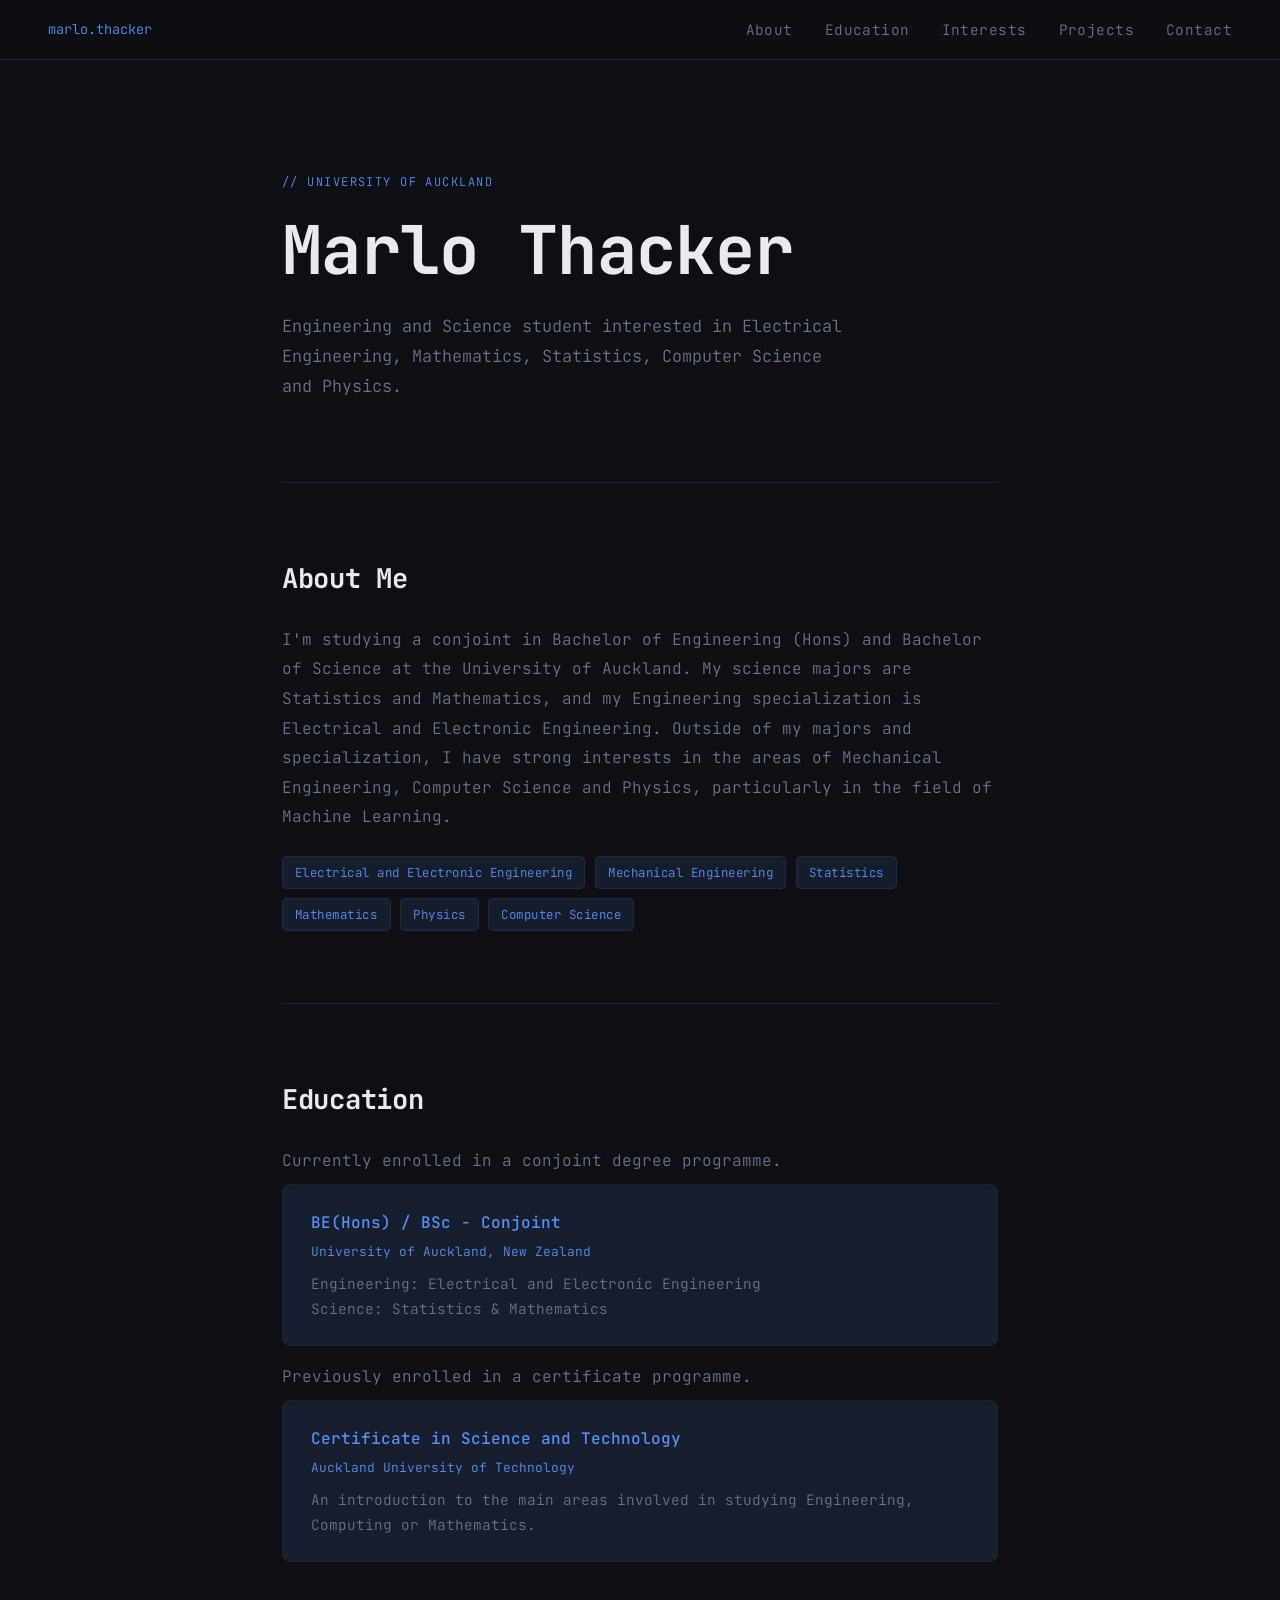
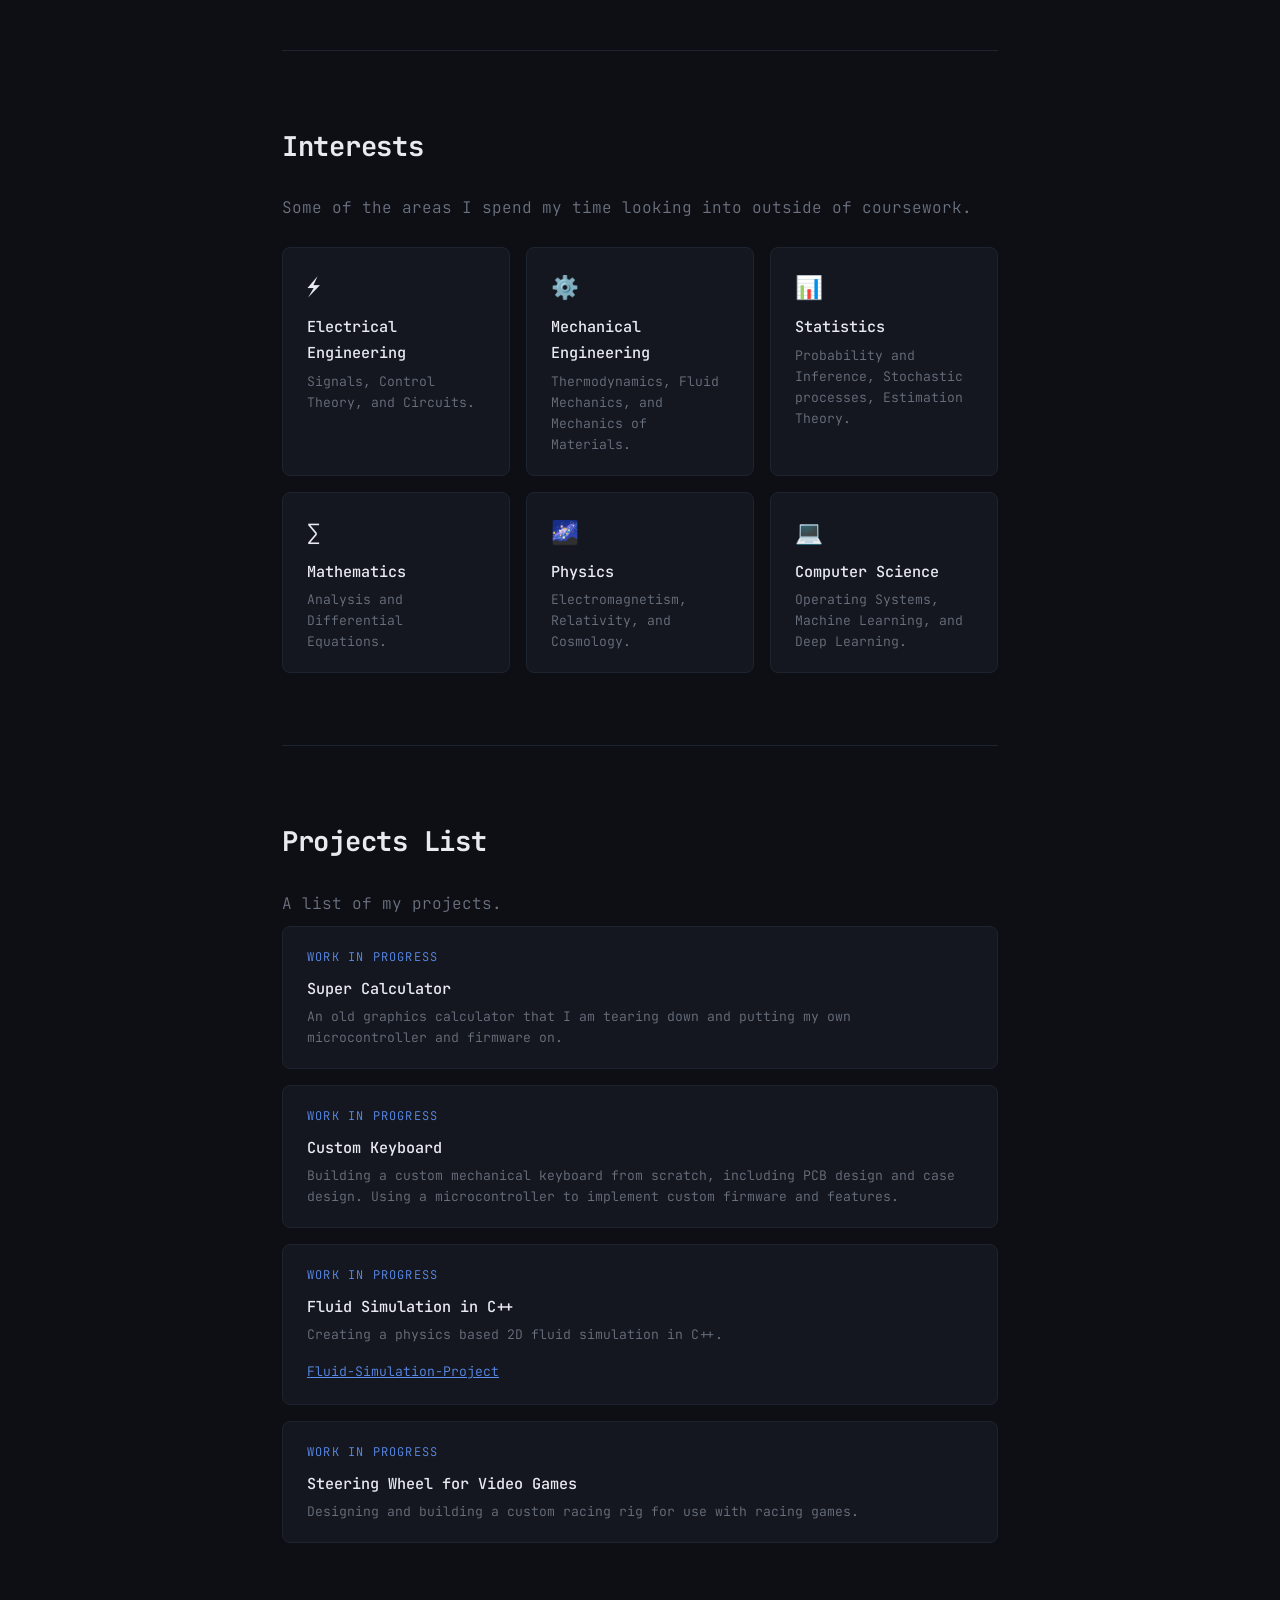
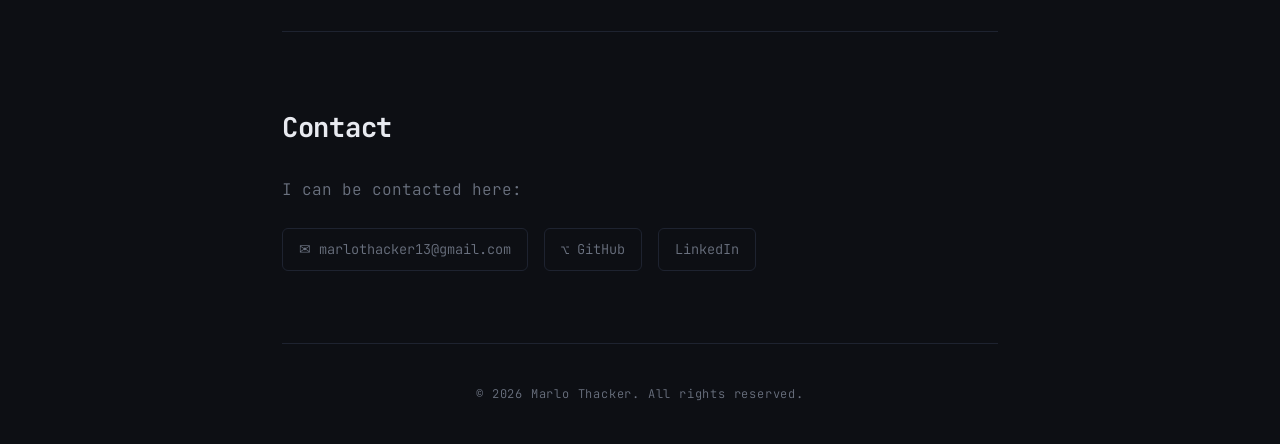
==== commit 1bdac524: "Add implementation of links and link style  for projects" ====
--- a/index.html
+++ b/index.html
@@ -171,6 +171,7 @@
         <p>
           Creating a physics based 2D fluid simulation in C++.
         </p>
+        <a href="https://github.com/Biholomorphic/Fluid-Simulation-Project" target="_blank">Fluid-Simulation-Project</a>
       </div>
 
       <div class="project-card">
--- a/indexStyle.css
+++ b/indexStyle.css
@@ -149,7 +149,9 @@
   border: 1px solid var(--border);
   border-radius: 8px;
   padding: 1.5rem 1.75rem;
-  margin-top: 1.5rem;
+  margin-top: 0.5rem;
+  margin-bottom: 1rem;
+  transition: border-color 0.5s transform 0.5s ease-out;
 }
 
 .edu-card .degree {
@@ -183,7 +185,7 @@
   border: 1px solid var(--border);
   border-radius: 8px;
   padding: 1.25rem 1.5rem;
-  transition: border-color 0.2s;
+  transition: border-color 0.5s transform 0.5s ease-out;
 }
 
 .interest-card .icon {
@@ -209,7 +211,18 @@
   border: 1px solid var(--border);
   border-radius: 8px;
   padding: 1.25rem 1.5rem;
-  transition: border-color 0.2s;
+  margin-top: 0.5rem;
+  margin-bottom: 1rem;
+  transition: border-color 0.5s transform 0.5s ease-out;
+}
+
+.project-card .status {
+  font-family: var(--mono-font);
+  font-size: 0.75rem;
+  color: var(--accent);
+  letter-spacing: 0.1em;
+  text-transform: uppercase;
+  margin-bottom: 0.5rem;
 }
 
 .project-card h3 {
@@ -218,15 +231,26 @@
   margin-bottom: 0.3rem;
 }
 
-.interest-card p {
+.project-card p {
   font-size: 0.82rem;
   color: var(--muted);
   line-height: 1.6;
 }
 
+.project-card a {
+  display: inline-flex;
+  color: var(--accent);
+  font-family: var(--mono-font);
+  font-size: 0.82rem;
+  padding-top: 1rem;
+}
+
+.contact-links a:hover,
+.edu-card:hover,
 .interest-card:hover,
 .project-card:hover {
   border-color: var(--accent);
+  transform: scale(1.01);
 }
 
 
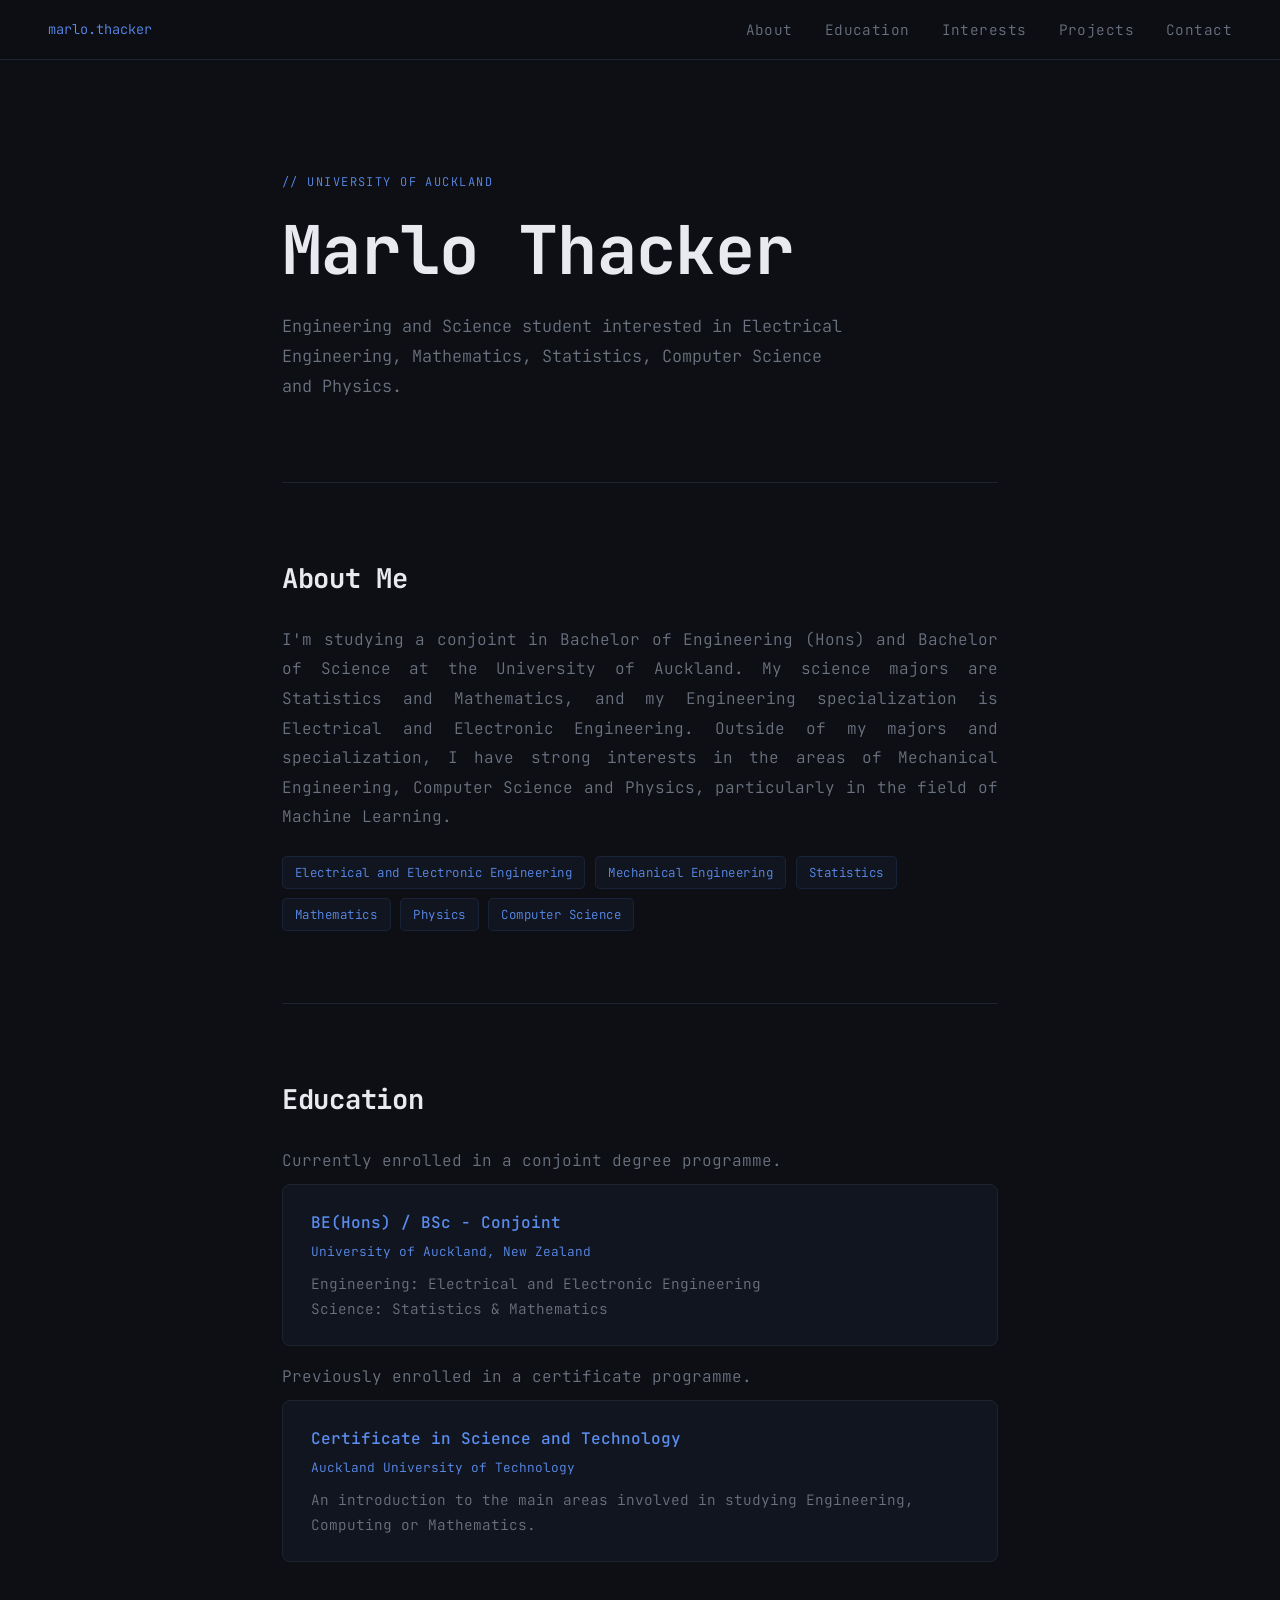
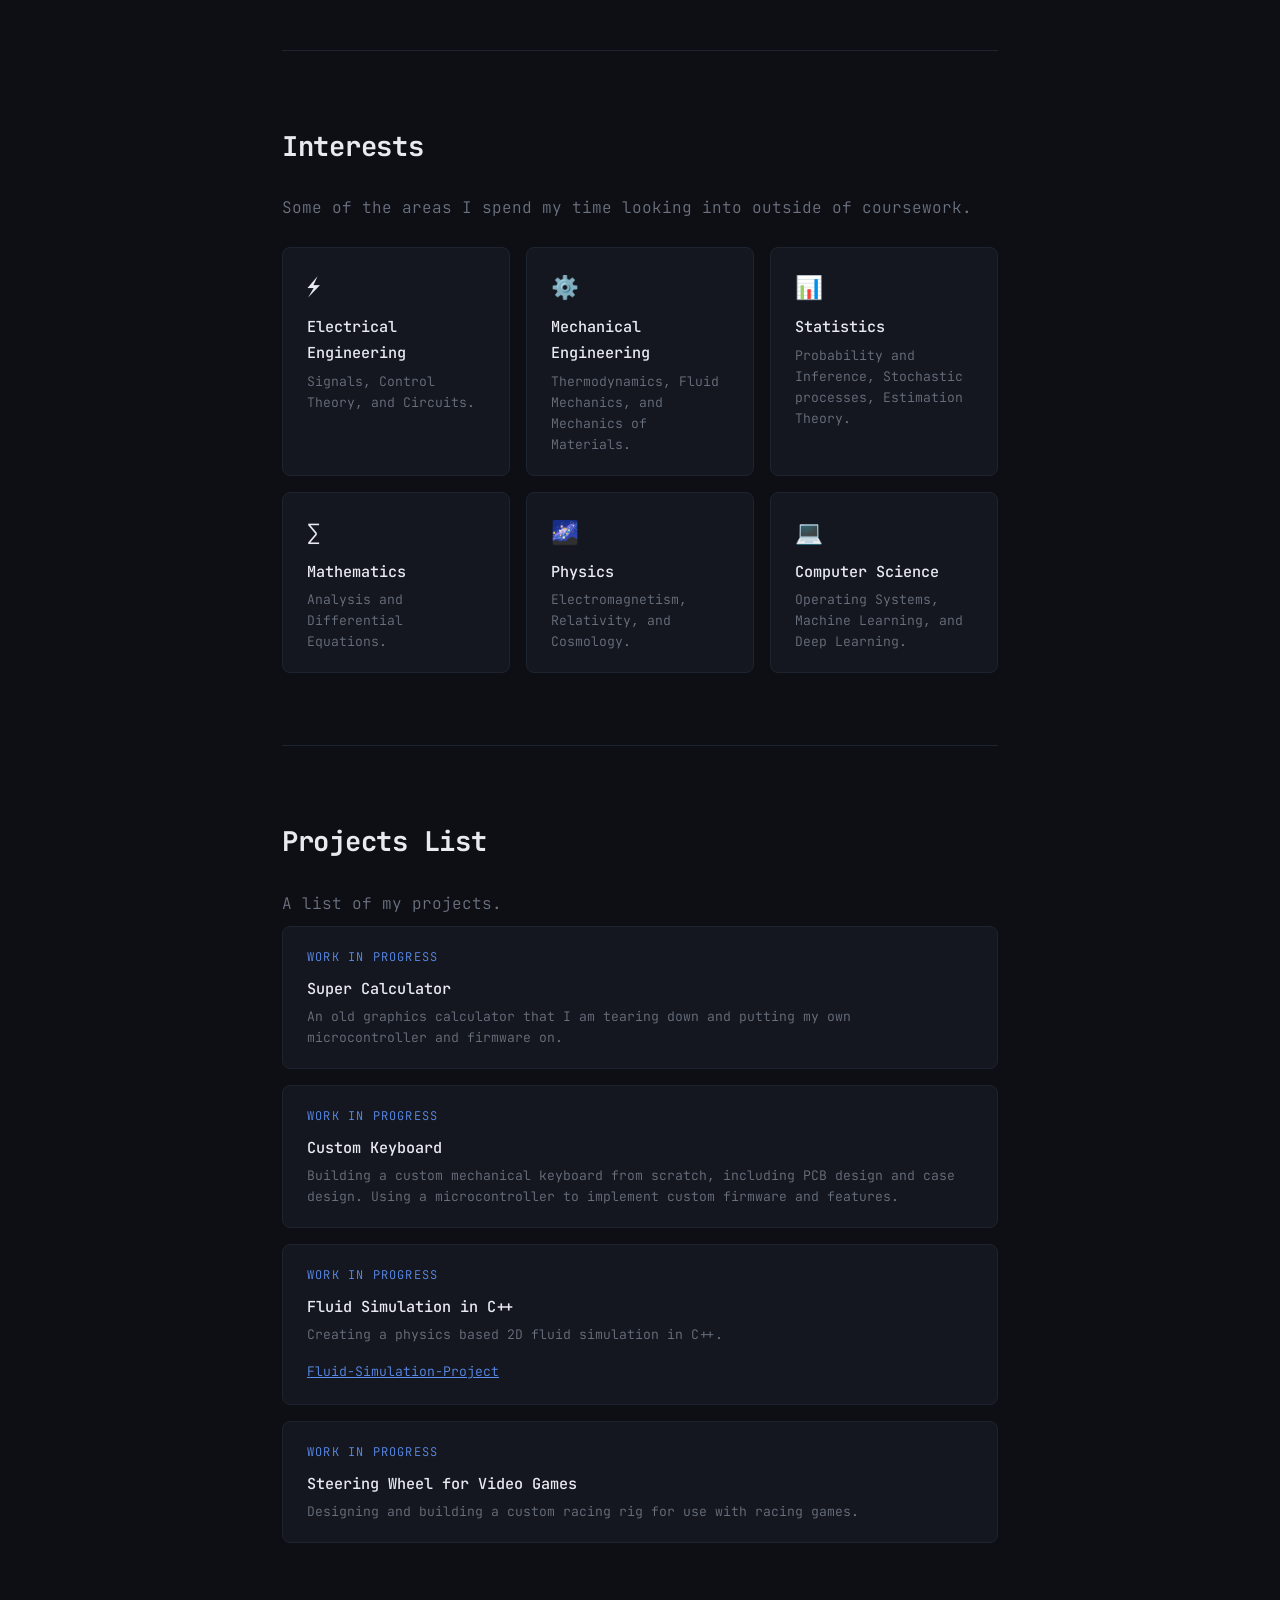
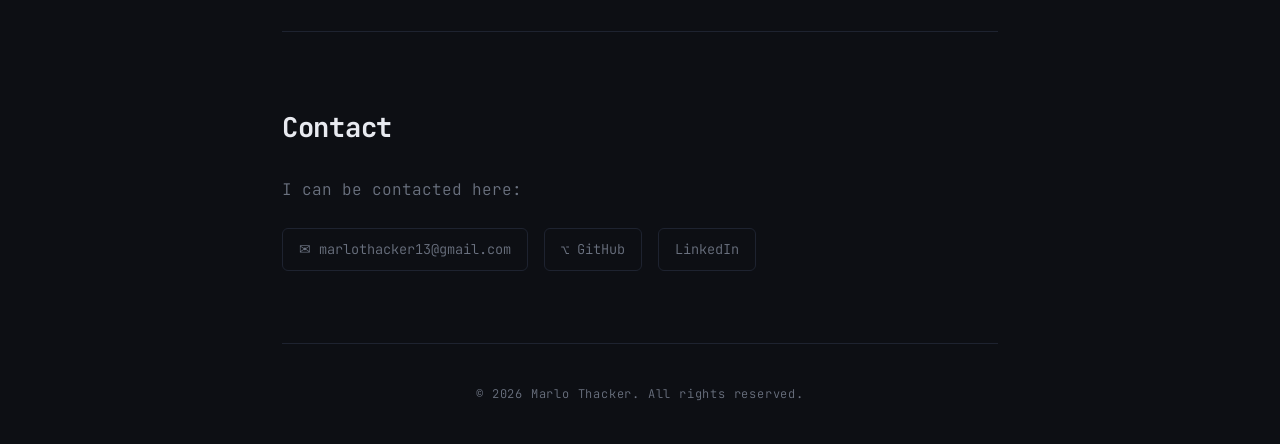
==== commit 813a5116: "Add text justify to css and about me paragraph" ====
--- a/index.html
+++ b/index.html
@@ -40,7 +40,7 @@
 
     <section id="about">
       <h2>About Me</h2>
-      <p>
+      <p class="justified">
         I'm studying a conjoint in Bachelor of Engineering (Hons)
         and Bachelor of Science at the University of Auckland. My
         science majors are Statistics and Mathematics, and my
--- a/indexStyle.css
+++ b/indexStyle.css
@@ -3,7 +3,7 @@
   --surface: #14171f;
   --border: #1e2330;
   --accent: #5b8dee;
-  --accent-dim: rgba(91, 141, 238, 0.12);
+  --accent-dim: rgba(91, 141, 238, 0.05);
   --text: #e8eaf0;
   --muted: #6b7280;
   --heading-font: "JetBrains Mono", monospace;
@@ -286,4 +286,9 @@
   font-size: 0.75rem;
   color: var(--muted);
   letter-spacing: 0.05rem;
+}
+
+/* -- MISC -- */
+.justified {
+  text-align: justify;
 }
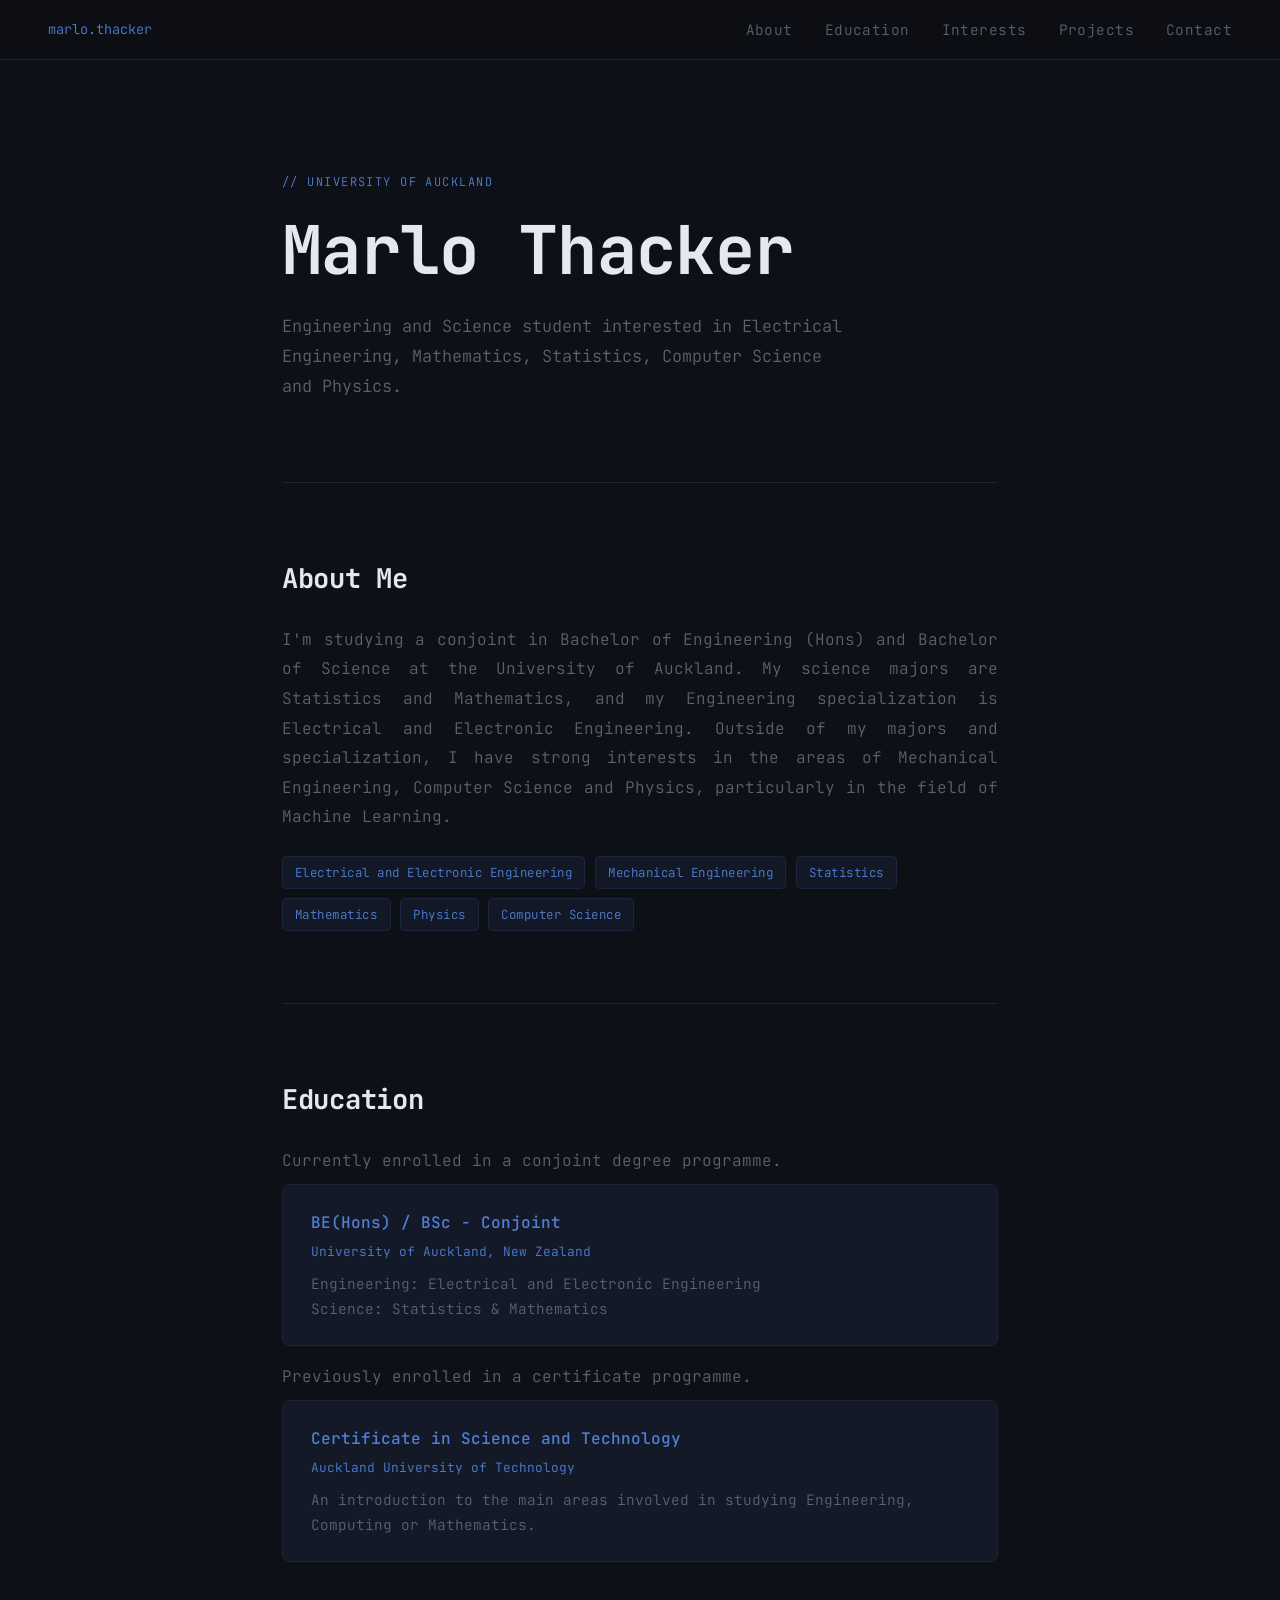
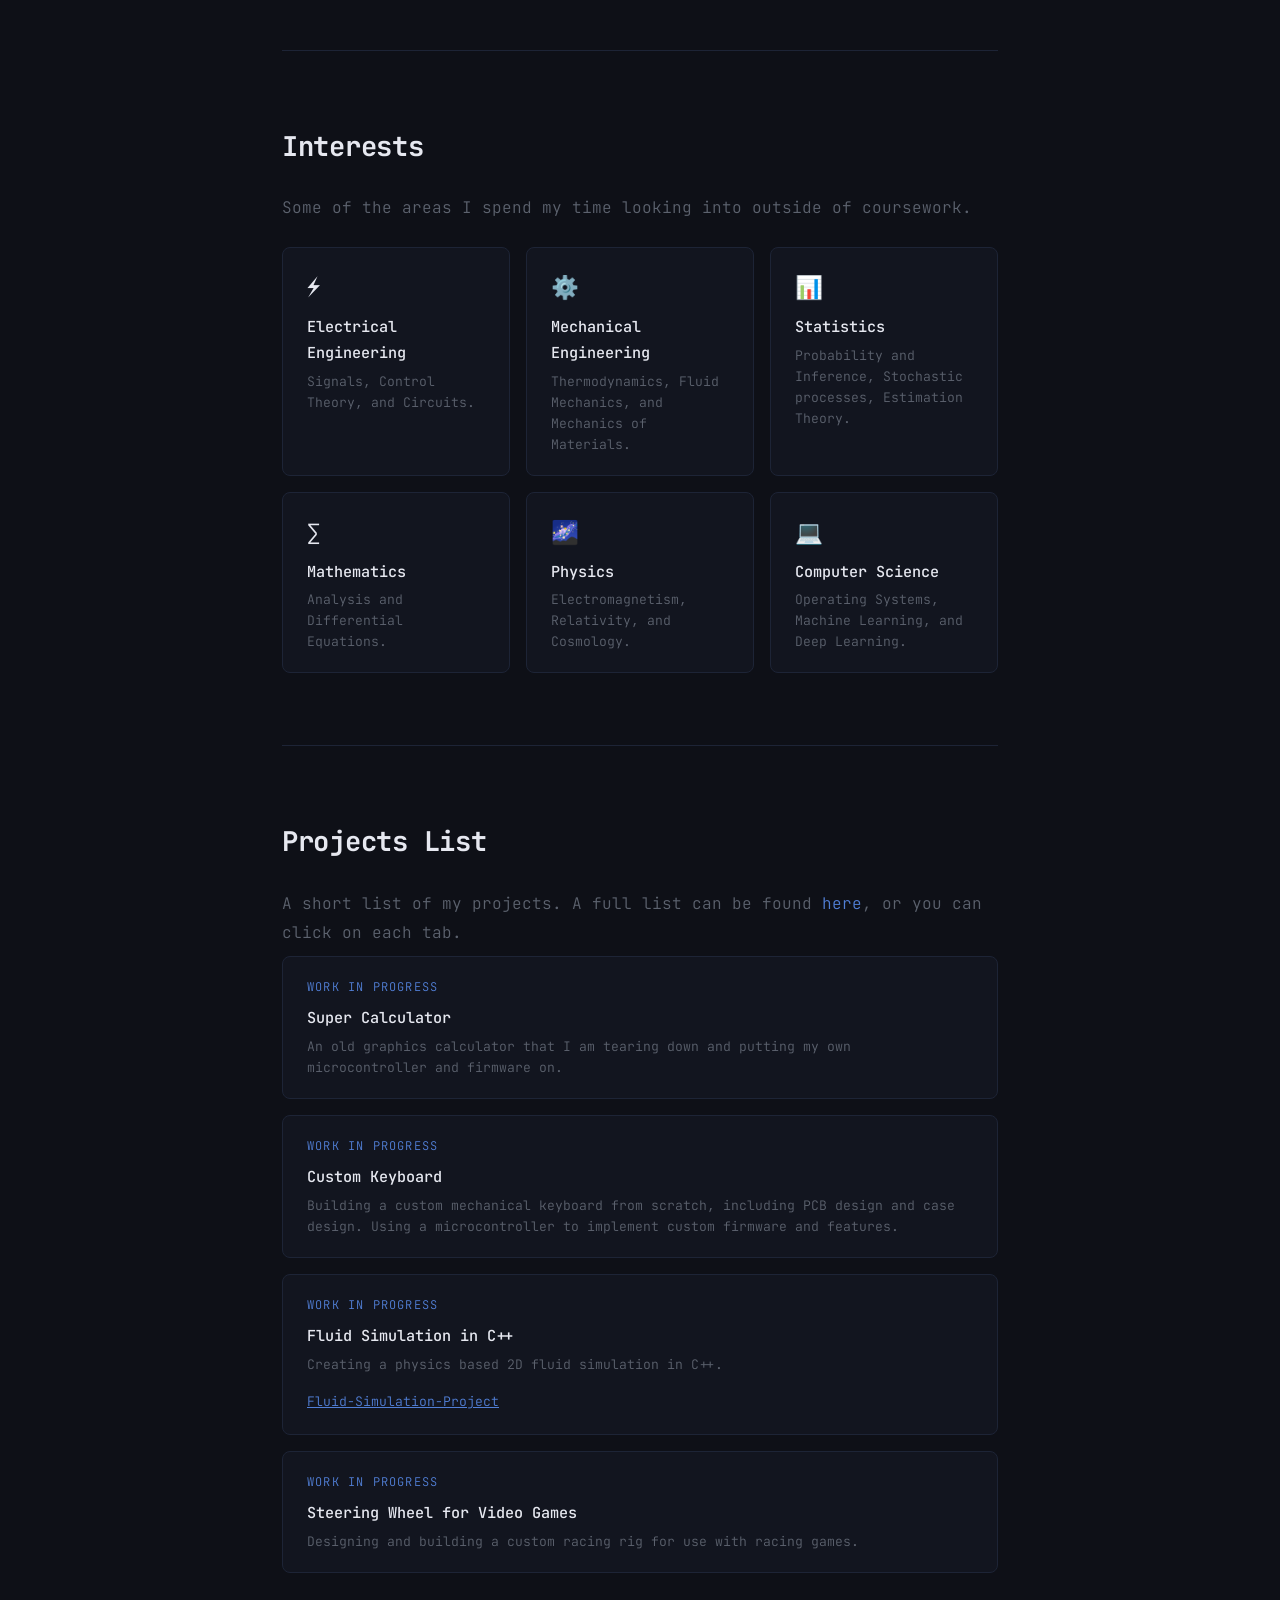
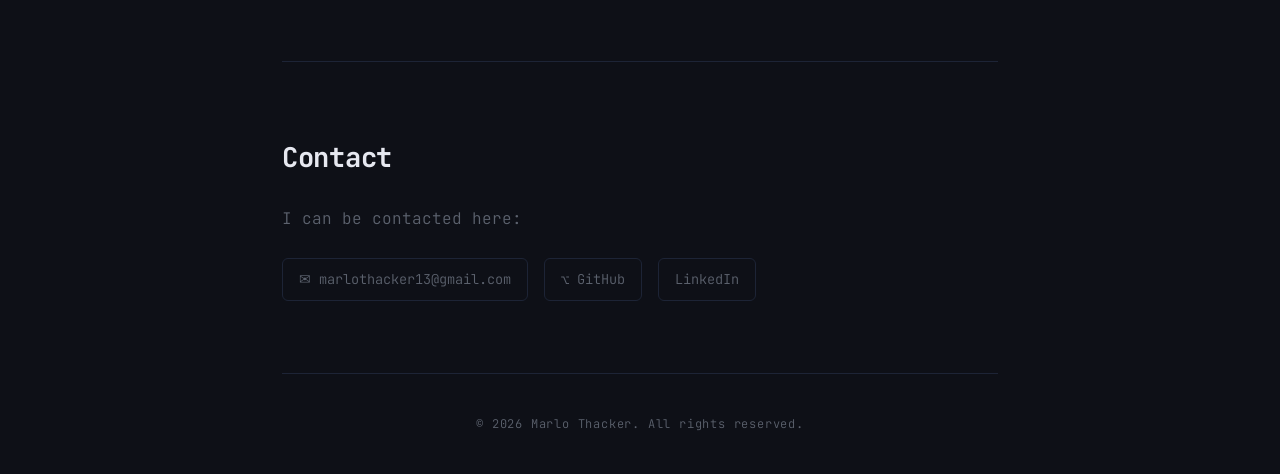
==== commit 2124f6a4: "Add logo linking to index, and link in projects section of index to projects page Co-authored-by: Co" ====
--- a/index.html
+++ b/index.html
@@ -15,7 +15,9 @@
 <body>
   <!-- NAV: links to jump between sections of the page -->
   <nav>
-    <span class="logo">marlo.thacker</span>
+    <span class="logo">
+      <a href="index.html">marlo.thacker</a>
+    </span>
     <ul>
       <li><a href="#about">About</a></li>
       <li><a href="#education">Education</a></li>
@@ -147,7 +149,7 @@
     <!-- SECTION: Projects -->
     <section id="projects">
       <h2>Projects List</h2>
-      <p>A list of my projects.</p>
+      <p>A short list of my projects. A full list can be found <a href="projects.html">here</a>, or you can click on each tab.</p>
       
       <div class="project-card">
         <div class="status">work in progress</div>
--- a/indexStyle.css
+++ b/indexStyle.css
@@ -1,14 +1,12 @@
 :root {
-  --bg: #0d0f14;
-  --surface: #14171f;
-  --border: #1e2330;
-  --accent: #5b8dee;
-  --accent-dim: rgba(91, 141, 238, 0.05);
-  --text: #e8eaf0;
-  --muted: #6b7280;
-  --heading-font: "JetBrains Mono", monospace;
-  --body-font: "JetBrains Mono", monospace;
-  --mono-font: "JetBrains Mono", monospace;
+  --bg: #0e1017;
+  --surface: #12151f;
+  --border: #1d2436;
+  --accent: #517fd6;
+  --accent-dim: rgba(81, 127, 214, 0.08);
+  --text: #e6e8f0;
+  --muted: #5c626e;
+  --font: "JetBrains Mono", monospace;
 }
 
 * {
@@ -24,7 +22,7 @@
 body {
   background: var(--bg);
   color: var(--text);
-  font-family: var(--body-font);
+  font-family: var(--font);
   font-weight: 300;
   line-height: 1.7;
 }
@@ -44,9 +42,14 @@
 }
 
 nav .logo {
-  font-family: var(--mono-font);
+  font-family: var(--font);
   font-size: 0.85rem;
   color: var(--accent);
+}
+
+nav .logo a, nav .logo a:visited, nav .logo a:active, nav .logo a:hover {
+  color: var(--accent);
+  text-decoration: none;
 }
 
 nav ul {
@@ -81,7 +84,7 @@
 }
 
 .hero .tag {
-  font-family: var(--mono-font);
+  font-family: var(--font);
   font-size: 0.75rem;
   color: var(--accent);
   letter-spacing: 0.12em;
@@ -90,7 +93,7 @@
 }
 
 .hero h1 {
-  font-family: var(--heading-font);
+  font-family: var(--font);
   font-size: clamp(2.8em, 6vw, 4.2rem);
   line-height: 1.1;
   letter-spacing: -0.01em;
@@ -111,7 +114,7 @@
 }
 
 section h2 {
-  font-family: var(--heading-font);
+  font-family: var(--font);
   font-size: 1.7rem;
   margin-bottom: 1.5rem;
   letter-spacing: -0.01em;
@@ -137,7 +140,7 @@
   border: 1px solid rgba(91, 141, 238, 0.12);
   border-radius: 5px;
   padding: 0.3rem 0.75rem;
-  font-family: var(--mono-font);
+  font-family: var(--font);
   font-size: 0.78rem;
   letter-spacing: 0.04em;
 }
@@ -161,7 +164,7 @@
 }
 
 .edu-card .school {
-  font-family: var(--mono-font);
+  font-family: var(--font);
   font-size: 0.8rem;
   color: var(--accent);
   margin-bottom: 0.6rem;
@@ -217,7 +220,7 @@
 }
 
 .project-card .status {
-  font-family: var(--mono-font);
+  font-family: var(--font);
   font-size: 0.75rem;
   color: var(--accent);
   letter-spacing: 0.1em;
@@ -240,7 +243,7 @@
 .project-card a {
   display: inline-flex;
   color: var(--accent);
-  font-family: var(--mono-font);
+  font-family: var(--font);
   font-size: 0.82rem;
   padding-top: 1rem;
 }
@@ -268,7 +271,7 @@
   gap: 0.5rem;
   text-decoration: none;
   color: var(--muted);
-  font-family: var(--mono-font);
+  font-family: var(--font);
   font-size: 0.85rem;
   border: 1px solid var(--border);
   border-radius: 6px;
@@ -282,7 +285,7 @@
 footer {
   text-align: center;
   padding: 2.5rem 2rem;
-  font-family: var(--mono-font);
+  font-family: var(--font);
   font-size: 0.75rem;
   color: var(--muted);
   letter-spacing: 0.05rem;
@@ -291,4 +294,9 @@
 /* -- MISC -- */
 .justified {
   text-align: justify;
+}
+
+p a, p a:hover, p a:visited, p a:active {
+  color: var(--accent);
+  text-decoration: none;
 }
